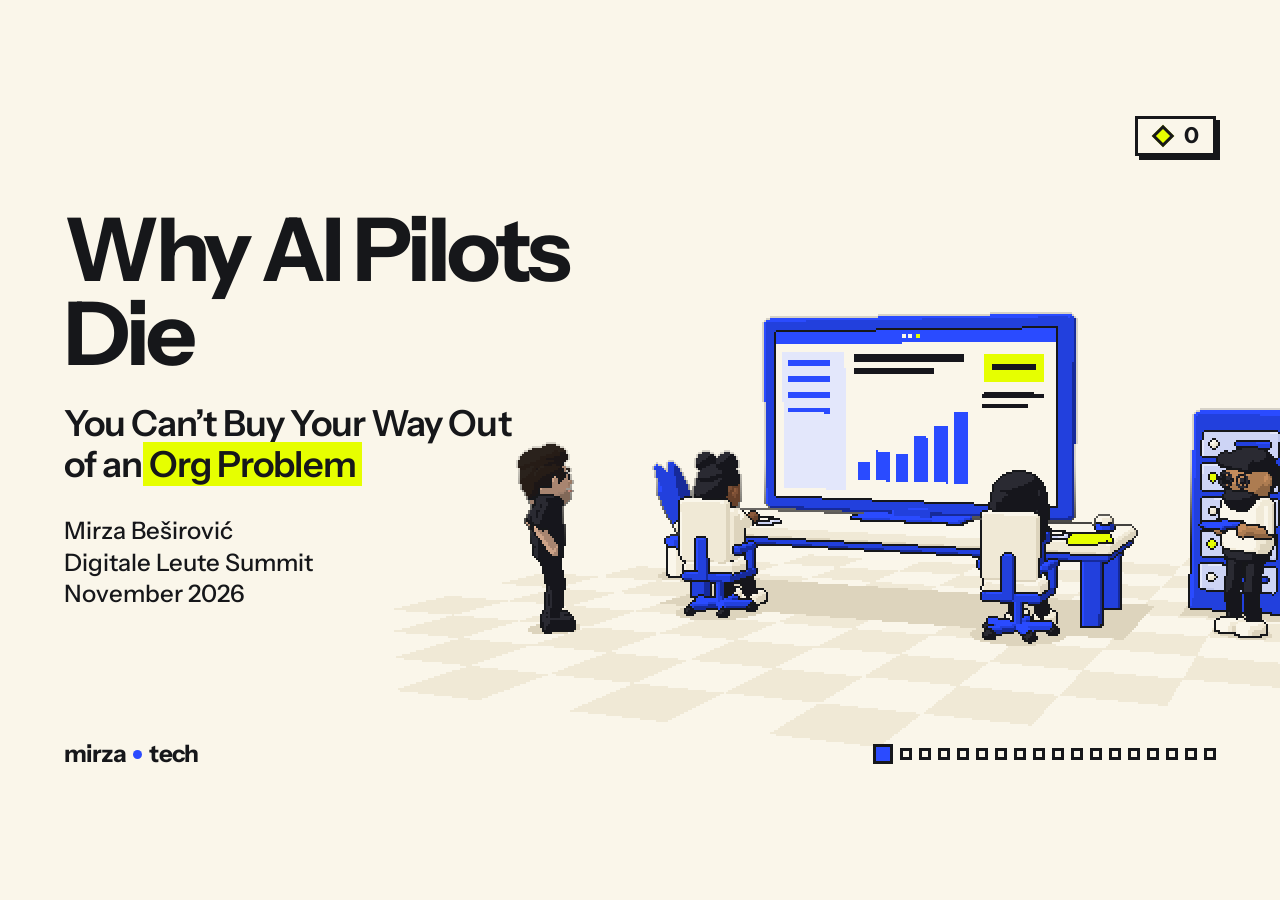
==== dl-bd0dab8edd51/index.html @ b1b88e24 "Update unlisted talk deck Co-Authored-By: Claude Fable 5.2 <noreply@anthropic.com> Claude-Session: h" ====
<!doctype html>
<html lang="en">
<head>
<meta name="robots" content="noindex,nofollow">
<meta charset="utf-8">
<meta name="viewport" content="width=device-width,initial-scale=1">
<meta name="color-scheme" content="only light">
<title>Why AI Pilots Die · Digitale Leute Summit</title>
<style>
@font-face{font-family:'Instrument Sans';src:url('fonts/InstrumentSans-Variable.woff2') format('woff2');font-weight:400 700;font-style:normal}
:root{color-scheme:only light;--paper:#faf6ea;--sand:#f0e9d6;--ink:#16171a;--blue:#2b4bff;--yellow:#e6ff00;--muted:#5f5c53}
*{box-sizing:border-box}
html,body{margin:0;height:100%;overflow:hidden;background:var(--paper);color:var(--ink);font-family:'Instrument Sans',sans-serif}
#stage{position:absolute;left:50%;top:50%;width:1280px;height:720px;margin:-360px 0 0 -640px;overflow:hidden;background:var(--paper);outline:none;cursor:default}
#world{position:absolute;inset:0;width:1280px;height:720px;image-rendering:pixelated}
@keyframes pop{0%{opacity:0;transform:translateY(16px) scale(.96)}100%{opacity:1;transform:none}}
@keyframes grow{from{width:0}}
.pt{visibility:hidden}
.pt.show{visibility:visible;animation:pop .34s cubic-bezier(.2,.9,.3,1.2) both}

/* text in the world's clearing */
.slide{position:absolute;left:64px;top:104px;width:520px;opacity:0;pointer-events:none;transition:opacity .2s}
.slide.top{top:50px;width:1000px}
.slide.on{opacity:1}
.slide h1{font-size:88px;line-height:.96;letter-spacing:-.045em;font-weight:700;margin:14px 0 26px}
.slide .sub{font-size:36px;line-height:1.14;letter-spacing:-.025em;font-weight:600;margin:0 0 30px;max-width:470px}
.slide mark{background:var(--yellow);color:inherit;padding:0 6px;margin:0 -6px}
.slide .by{font-size:24px;font-weight:500;line-height:1.32;margin:0}
.slide h2{font-size:64px;line-height:1;letter-spacing:-.04em;font-weight:700;margin:0 0 6px}
.slide h2.md{font-size:56px;white-space:nowrap}
.slide h2.sm{font-size:46px;line-height:1.05}
.slide h2.xs{font-size:41px;white-space:nowrap}
.card{background:var(--paper);border:3px solid var(--ink);box-shadow:6px 6px 0 var(--blue);padding:14px 20px;font-size:28px;line-height:1.2;letter-spacing:-.015em;font-weight:600;max-width:486px;margin-top:20px}
.card.m{font-size:26px;margin-top:18px}
.card.s{font-size:24px;margin-top:15px;padding:12px 18px}
#s-q{width:410px}
#s-q .card{font-size:27px;max-width:none}
.fin{font-size:46px;line-height:1.08;letter-spacing:-.035em;font-weight:700;margin:0 0 8px}
/* speaker intro */
#s-bio .eye{font-size:22px;font-weight:700;color:var(--muted);margin:0 0 10px}
#s-bio h1{font-size:74px;margin:0 0 14px;white-space:nowrap}
#s-bio .where{font-size:24px;font-weight:700;color:var(--blue);margin:0 0 24px}
#s-bio ul{list-style:none;margin:0 0 26px;padding:0}
#s-bio li{font-size:38px;font-weight:700;letter-spacing:-.03em;line-height:1.5;display:flex;align-items:center;gap:20px}
#s-bio li::before{content:"";width:14px;height:14px;border-radius:50%;background:var(--blue)}
#s-bio .read{font-size:26px;font-weight:500;margin:0}
#s-bio .read u{text-decoration-color:var(--blue);text-decoration-thickness:3px;text-underline-offset:5px}
#s-bio.on .st{animation:pop .34s cubic-bezier(.2,.9,.3,1.2) both;animation-delay:calc(var(--d)*.16s)}

/* a physical monitor's screen, shown once the camera has arrived inside it */
.screen{position:absolute;left:38px;top:70px;width:1204px;height:629px;background:var(--paper);padding:26px 44px 0;opacity:0;pointer-events:none;transition:opacity .2s}
.screen.on{opacity:1}
.screen h2{font-size:46px;line-height:1.08;letter-spacing:-.035em;font-weight:700;margin:0 0 24px}
.lab{font-size:26px;font-weight:700;color:var(--blue);line-height:1.15}
.box{border:3px solid var(--ink);box-shadow:6px 6px 0 var(--blue);background:var(--paper)}
.strip{margin-top:24px;background:var(--sand);border:3px solid var(--ink);padding:14px 20px;font-size:25px;line-height:1.26;font-weight:500}
.strip strong{color:var(--blue);margin-right:8px}
/* 4 building got faster */
.panels{display:grid;grid-template-columns:1fr 1fr;gap:28px}
.panel{padding:22px 28px 24px;min-height:400px}
.panel p{font-size:27px;line-height:1.26;font-weight:500;letter-spacing:-.01em;margin:0}
.big{font-size:88px;font-weight:700;letter-spacing:-.045em;line-height:1;margin:18px 0 12px}
.q4{display:flex;gap:16px;margin-top:16px}
.q4 i{width:96px;height:96px;border:3px solid var(--ink);background:var(--paper)}
.q4 i.f{background:var(--blue)}
.pt.show .q4 i.f{animation:fillsq .3s both;animation-delay:calc(.3s + var(--d)*.2s)}
@keyframes fillsq{from{background:var(--paper);transform:scale(.7)}to{background:var(--blue);transform:none}}
.dur{margin-top:16px}
.dur span{display:block;font-size:24px;font-weight:600;margin-bottom:6px}
.dur div{height:44px;border:3px solid var(--ink);background:var(--sand)}
.dur div.now{background:var(--blue)}
.pt.show .dur div{animation:grow .7s cubic-bezier(.2,.8,.2,1) both;animation-delay:calc(.3s + var(--d)*.45s)}
.panel .dur+p{margin-top:22px}
/* 6 production economics */
.costrow{display:grid;grid-template-columns:400px 1fr;gap:30px;margin-bottom:14px}
.num{font-size:72px;font-weight:700;letter-spacing:-.045em;line-height:1.06}
.num small{font-size:30px;font-weight:600;letter-spacing:-.01em;margin-right:10px}
.unit{font-size:26px;font-weight:500;line-height:1.15}
#costgrid{width:1116px;height:201px;display:block}
.costfoot{display:flex;justify-content:space-between;align-items:center;margin-top:14px}
.point{background:var(--yellow);font-size:30px;font-weight:700;letter-spacing:-.02em;padding:8px 14px}
.cap{font-size:22px;color:var(--muted)}
.src{font-size:22px;color:var(--muted);margin-top:12px;white-space:nowrap}
/* 7 work the demo didn't show, 17 before you fund */
.boxes{display:grid;grid-template-columns:repeat(4,1fr);gap:20px}
.wbox{padding:18px 20px 20px;min-height:290px}
.wbox b,.blk b{display:flex;width:44px;height:44px;background:var(--blue);color:var(--paper);font-size:26px;align-items:center;justify-content:center;margin-bottom:14px}
.wbox h3,.blk h3{font-size:28px;line-height:1.1;letter-spacing:-.02em;margin:0 0 10px}
.wbox h3{min-height:62px}
.wbox p{font-size:24px;line-height:1.22;margin:0;font-weight:500}
.six{display:grid;grid-template-columns:repeat(3,1fr);gap:22px}
.blk{padding:16px 20px 16px;min-height:204px}
.blk b{width:40px;height:40px;font-size:24px;margin-bottom:10px}
.blk p{font-size:23px;line-height:1.22;margin:0;font-weight:500}
/* 9 one small team */
.teamgrid{display:grid;grid-template-columns:646px 1fr;gap:26px}
.roles{padding:22px;display:flex;flex-direction:column;justify-content:center}
.roles .row{display:flex;gap:14px}
.role{flex:1;border:3px solid var(--ink);padding:18px 4px 16px;text-align:center;font-size:22px;font-weight:700;line-height:1.12;min-height:232px}
.role.part{border-style:dashed}
.ava{width:72px;height:96px;margin:0 auto 16px;position:relative}
.ava::before{content:"";position:absolute;left:19px;top:0;width:34px;height:34px;background:var(--ink)}
.ava::after{content:"";position:absolute;left:4px;top:42px;width:64px;height:54px;background:var(--blue)}
.role.part .ava::before,.role.part .ava::after{background:transparent;border:3px dashed var(--ink)}
.roles p{font-size:26px;line-height:1.25;font-weight:500;margin:22px 4px 0}
.pt.show .role{animation:pop .3s both;animation-delay:calc(.15s + var(--d)*.14s)}
.evi{display:flex;flex-direction:column;gap:22px}
.epanel{padding:16px 22px 18px}
.epanel .n{font-size:60px;font-weight:700;letter-spacing:-.04em;line-height:1.05;margin:4px 0 6px}
.epanel p{font-size:24px;line-height:1.22;font-weight:500;margin:0}
/* 10 what that could change */
.tl{margin-bottom:22px}
.tbar{height:60px;position:relative;margin:8px 0 10px}
.fill{position:absolute;top:0;bottom:0;left:0;border:3px solid var(--ink);background:var(--blue);color:var(--paper);font-size:24px;font-weight:700;display:flex;align-items:center;padding-left:16px;white-space:nowrap;overflow:hidden}
.fill.est{background:var(--sand)}
.fill.range{background:repeating-linear-gradient(45deg,var(--sand) 0 10px,var(--paper) 10px 20px);color:var(--ink);border-left:0}
.pt.show .fill{animation:grow .7s cubic-bezier(.2,.8,.2,1) both;animation-delay:.3s}
.pt.show .fill.range{animation-delay:.9s}
.tl p{font-size:27px;line-height:1.25;font-weight:500;margin:0}
.axis{display:flex;justify-content:space-between;font-size:22px;color:var(--muted);border-top:3px solid var(--ink);padding-top:8px}
/* 11 how the team works */
.howrow{display:flex;align-items:center;gap:30px;margin-bottom:26px}
.trio{display:flex;flex:none}
.trio b{width:168px;height:84px;border:3px solid var(--ink);display:flex;align-items:center;justify-content:center;font-size:26px;background:var(--paper)}
.trio b+b{margin-left:-22px;background:var(--sand);margin-top:16px}
.trio b+b+b{background:var(--blue);color:var(--paper);margin-top:0}
.howrow p{font-size:27px;line-height:1.3;font-weight:500;margin:0}
.flow .cap2{font-size:27px;font-weight:600;margin-bottom:12px}
.nodes{display:flex;align-items:center}
.nodes span{flex:1;height:104px;display:flex;align-items:center;justify-content:center;font-size:30px;font-weight:700;letter-spacing:-.02em}
.nodes i{width:54px;text-align:center;font-style:normal;font-size:38px;font-weight:700;color:var(--blue)}
.pt.show .nodes span,.pt.show .nodes i{animation:pop .3s both;animation-delay:calc(.2s + var(--d)*.16s)}
.skills{margin-top:22px;background:var(--yellow);border:3px solid var(--ink);padding:16px 20px;font-size:26px;font-weight:500;line-height:1.25}
/* 12 decision date */
.dl{position:relative;height:300px}
.d90 b{display:block;font-size:26px;margin-bottom:8px}
.d90 .bar90{height:70px;border:3px solid var(--ink);background:var(--sand)}
.d90 .ticks{display:flex;justify-content:space-between;font-size:22px;color:var(--muted);margin-top:8px}
.bet{position:absolute;left:0;top:40px;width:46.67%;height:70px;background:var(--blue);border:3px solid var(--ink);color:var(--paper);font-size:28px;font-weight:700;display:flex;align-items:center;padding-left:18px;white-space:nowrap;overflow:hidden}
.pt.show.bet{animation:grow .8s cubic-bezier(.2,.8,.2,1) both}
.dec{position:absolute;left:46.67%;top:40px}
.dec .dia{position:absolute;left:-19px;top:16px;width:38px;height:38px;background:var(--yellow);border:3px solid var(--ink);transform:rotate(45deg)}
.dec .v{position:absolute;left:-1.5px;top:74px;width:3px;height:80px;background:var(--ink)}
.dec .hline{position:absolute;left:-180px;top:154px;width:363px;height:3px;background:var(--ink)}
.dec .v2{position:absolute;top:154px;width:3px;height:40px;background:var(--ink)}
.dec span{position:absolute;top:194px;width:150px;height:58px;margin-left:-75px;display:flex;align-items:center;justify-content:center;font-size:28px;font-weight:700}
.lines{margin-top:38px}
.lines p{font-size:27px;font-weight:500;line-height:1.3;margin:0 0 12px}
/* 13 buying */
.buy{display:grid;grid-template-columns:1fr 1fr;gap:28px}
.buy .panel{min-height:300px}
.vz{font-size:46px;font-weight:700;letter-spacing:-.035em;margin-top:16px}
.crate{width:132px;height:100px;margin-top:22px;border:3px solid var(--ink);background:var(--paper);position:relative}
.crate::before{content:"";position:absolute;left:36px;top:-3px;bottom:-3px;width:22px;background:var(--blue);border:3px solid var(--ink)}
.crate::after{content:"";position:absolute;right:12px;top:14px;width:30px;height:22px;background:var(--yellow);border:3px solid var(--ink)}
.assign{list-style:none;margin:22px 0 0;padding:0;display:grid;grid-template-columns:1fr 1fr;gap:18px 20px}
.assign li{font-size:34px;font-weight:700;letter-spacing:-.025em;display:flex;align-items:center;gap:14px}
.assign li::before{content:"";width:34px;height:34px;border:3px dashed var(--ink)}
/* 14 checklist */
.checks{list-style:none;margin:0;padding:0}
.checks li{display:flex;align-items:center;gap:20px;border:3px solid var(--ink);box-shadow:5px 5px 0 var(--blue);padding:12px 20px;font-size:30px;font-weight:600;letter-spacing:-.015em;margin-bottom:15px}
.checks i{flex:none;width:42px;height:42px;background:var(--yellow);border:3px solid var(--ink);position:relative}
.checks i::after{content:"";position:absolute;left:12px;top:3px;width:11px;height:22px;border:solid var(--ink);border-width:0 5px 5px 0;transform:rotate(42deg)}
/* 16 open questions */
.opens{display:grid;grid-template-columns:repeat(3,1fr);gap:24px}
.open{border:3px dashed var(--ink);padding:22px 26px 26px;min-height:392px;font-size:33px;font-weight:700;line-height:1.14;letter-spacing:-.025em}
.open b{display:block;font-size:150px;line-height:1;color:var(--blue);margin-bottom:14px}

/* scenes: content that lives in the world, spoken by characters or hovering above them */
@font-face{font-family:'Instrument Serif';src:url('fonts/InstrumentSerif-Italic.woff2') format('woff2');font-style:italic}
.scene{position:absolute;inset:0;opacity:0;pointer-events:none;transition:opacity .2s}
.scene.on{opacity:1}
.scene h2{position:absolute;left:64px;top:42px;font-size:46px;letter-spacing:-.035em;line-height:1.05;font-weight:700;margin:0;white-space:nowrap}
.scene .sub{position:absolute;left:64px;top:104px;font-size:24px;line-height:1.25;font-weight:500;margin:0}
.say{position:absolute;background:var(--paper);border:3px solid var(--ink);border-radius:18px;padding:12px 16px 13px;font-size:22px;font-weight:500;line-height:1.22;box-shadow:5px 5px 0 var(--blue)}
.say b{display:block;font-size:24px;font-weight:700;line-height:1.15;margin-bottom:5px}
.say.me{background:var(--ink);color:var(--paper);font-weight:600;font-size:24px;box-shadow:5px 5px 0 var(--yellow)}
.say.grp{visibility:hidden}.say.grp.show{visibility:visible}
.say.grp .pt{display:none;visibility:visible}.say.grp .pt.show{display:block}
.say.grp .pt+.pt{margin-top:14px}
.say .big{font-size:32px;line-height:1.14;letter-spacing:-.02em}
.say .huge{font-size:42px;white-space:nowrap;line-height:1.06;letter-spacing:-.035em}
.say.q4{top:118px}
.say.ex{font-size:24px}.say.ex strong{color:var(--blue);margin-right:8px}
#s-work[data-n="6"] .q4{top:238px}#s-work[data-n="6"] .q4 span{display:none}#s-work[data-n="6"] .q4 b{margin:0}
.say.fl{font-size:22px}.say.fl .lab{font-size:22px}.say.fl .n{font-size:44px;font-weight:700;letter-spacing:-.04em;line-height:1.1;margin:2px 0 4px}
.quote{position:absolute;font-family:'Instrument Serif',serif;font-style:italic;font-size:35px;line-height:1.2}
.quote cite{display:block;font-family:'Instrument Sans',sans-serif;font-style:normal;font-size:22px;font-weight:600;margin-top:8px}
.note{position:absolute;background:var(--yellow);border:3px solid var(--ink);padding:10px 16px;font-size:24px;font-weight:600;line-height:1.2}
.tag{position:absolute;width:0;height:0;display:flex;justify-content:center;align-items:flex-end}
.tag.pt.show{animation:none}
.tag span{flex:none;background:var(--yellow);border:3px solid var(--ink);padding:3px 10px;font-size:22px;font-weight:700;white-space:nowrap}
.tag.dash span{background:var(--paper);border-style:dashed}
.tag.show span{animation:pop .34s cubic-bezier(.2,.9,.3,1.2) both}
.bars{position:absolute;left:64px;top:104px;width:1152px}
.brow{display:grid;grid-template-columns:290px 1fr;gap:10px;margin-bottom:10px;align-items:start}
.brow .lab{font-size:22px;padding-top:6px}
.brow .tbar{height:40px;margin:0 0 4px}.brow .fill{font-size:22px}
.brow p{font-size:22px;line-height:1.22;font-weight:500;margin:0}
.flowbox{position:absolute;left:560px;top:108px;width:656px}
.flowbox .cap2{font-size:22px;font-weight:700;margin-bottom:8px}
.flowbox .nodes span{height:58px;font-size:22px;border:3px solid var(--ink);box-shadow:4px 4px 0 var(--blue);background:var(--paper)}
.flowbox .nodes i{width:36px;font-size:28px}
.flowbox .skills{margin-top:14px;padding:9px 14px;font-size:22px;line-height:1.2}
#tails{position:absolute;inset:0;width:1280px;height:720px;pointer-events:none}

/* one dialogue box, game style: whoever is speaking gets the name tab */
.line{display:none}
#dialog{position:absolute;left:170px;right:170px;bottom:88px;background:var(--paper);border:4px solid var(--ink);border-radius:28px;padding:28px 36px 22px;font-size:30px;font-weight:600;line-height:1.22;letter-spacing:-.015em;box-shadow:0 7px 0 var(--ink);visibility:hidden;pointer-events:none}
#dialog.on{visibility:visible}
#dialog.pop{animation:dpop .28s cubic-bezier(.2,.9,.3,1.3)}
@keyframes dpop{0%{transform:translateY(14px) scale(.97);opacity:0}100%{transform:none;opacity:1}}
#dialog .who{position:absolute;left:28px;top:-24px;background:var(--yellow);border:4px solid var(--ink);border-radius:14px;padding:3px 14px 4px;font-size:22px;font-weight:700;letter-spacing:0;transform:rotate(-2.5deg);white-space:nowrap}
#dialog.me .who{background:var(--ink);color:var(--paper)}
#dialog .adv{position:absolute;right:24px;bottom:12px;width:0;height:0;border:9px solid transparent;border-top:12px solid var(--blue);border-bottom:0;animation:adv .55s ease-in-out infinite alternate}
@keyframes adv{to{transform:translateY(5px)}}
#dialog.big{font-size:40px;font-weight:700;letter-spacing:-.03em;line-height:1.14}
#dialog strong{color:var(--blue);margin-right:10px}
#dialog.small{font-size:27px}
#dialog.qa{font-weight:500}
#dialog.qa b{font-weight:700}
.spk{position:absolute;width:0;height:0;display:flex;justify-content:center;align-items:flex-end;visibility:hidden;pointer-events:none}
.spk.on{visibility:visible}
.spk i{flex:none;width:14px;height:14px;background:var(--yellow);border:3px solid var(--ink);transform:rotate(45deg);animation:bobm .5s ease-in-out infinite alternate}
/* overlays: equal rectangles in one column on the right */
.ovcol{position:absolute;left:880px;top:108px;width:336px;display:flex;flex-direction:column;gap:18px}
.ov{border:3px solid var(--ink);box-shadow:5px 5px 0 var(--blue);background:var(--paper);padding:14px 18px 16px;min-height:214px}
.ov .lab{font-size:22px}
.ov .n{font-size:44px;font-weight:700;letter-spacing:-.04em;line-height:1.1;margin:2px 0 4px}
.ov .n2{font-size:32px;font-weight:700;letter-spacing:-.03em;line-height:1.1;margin:0 0 4px}
.ov p{font-size:22px;line-height:1.22;font-weight:500;margin:0}
.mini{height:28px;position:relative;margin:10px 0 8px}.mini .fill{padding:0}
.flowv span{display:flex;height:54px;align-items:center;justify-content:center;border:3px solid var(--ink);box-shadow:4px 4px 0 var(--blue);background:var(--paper);font-size:24px;font-weight:700;transition:background .2s}
.flowv span.now{background:var(--yellow)}
.flowv i{display:block;text-align:center;font-style:normal;font-size:24px;font-weight:700;color:var(--blue);line-height:1.25}

/* speech bubbles and unit labels pinned to the world */
.bub{position:absolute;transform:translate(-50%,-100%) scale(.6);background:var(--paper);border:3px solid var(--ink);padding:3px 11px;font-size:22px;font-weight:700;line-height:1.2;opacity:0;pointer-events:none;transition:opacity .12s,transform .18s cubic-bezier(.2,.9,.3,1.5)}
.bub.on{opacity:1;transform:translate(-50%,-100%)}
.bub.note2{background:transparent;border:0;padding:0;font-size:38px;font-weight:700;color:var(--ink)}
.mark{position:absolute;width:0;height:0;display:flex;justify-content:center;align-items:flex-end;visibility:hidden;pointer-events:none}
.mark .mk{flex:none;display:flex;flex-direction:column;align-items:center}
.mark.on{visibility:visible}
.mark.on .mk{animation:pop .34s cubic-bezier(.2,.9,.3,1.2) both;animation-delay:calc(.2s + var(--d)*.45s)}
.mark b{background:var(--yellow);border:3px solid var(--ink);padding:4px 12px;font-size:22px;white-space:nowrap}
.mark i{width:14px;height:14px;background:var(--yellow);border:3px solid var(--ink);transform:rotate(45deg);margin-top:7px;animation:bobm 1s ease-in-out infinite alternate}
@keyframes bobm{to{transform:translateY(7px) rotate(45deg)}}

/* game HUD */
.chip{position:absolute;top:26px;height:40px;display:flex;align-items:center;gap:10px;padding:0 14px;background:var(--paper);border:3px solid var(--ink);box-shadow:4px 4px 0 var(--ink);font-size:22px;font-weight:700;line-height:1;pointer-events:none}
#hud-gems{right:64px}
#hud-gems.bump{animation:bump .3s}
@keyframes bump{40%{transform:scale(1.2)}}
.gem{display:inline-block;width:16px;height:16px;background:var(--yellow);border:3px solid var(--ink);transform:rotate(45deg);margin:0 3px}
.gem.fly{position:absolute;margin:0;z-index:5;transition:left .5s cubic-bezier(.5,0,.3,1),top .5s cubic-bezier(.5,-.4,.3,1)}
#track{position:absolute;right:64px;bottom:46px;display:flex;align-items:center;gap:7px;pointer-events:none}
#track i{width:12px;height:12px;border:3px solid var(--ink);background:var(--paper)}
#track i.done{background:var(--ink)}
#track i.now{width:20px;height:20px;background:var(--blue)}
.lock{position:absolute;left:64px;bottom:44px;font-size:24px;font-weight:700;line-height:1;letter-spacing:-.03em;display:inline-flex;align-items:center;pointer-events:none}
.lock i{width:9px;height:9px;border-radius:50%;background:var(--blue);margin:0 7px}
</style>
</head>
<body>
<main id="stage" tabindex="0">
  <canvas id="world" width="640" height="360" aria-hidden="true"></canvas>

  <!-- 1 -->
  <section class="slide" id="s-title">
    <h1 class="pt" data-i="1">Why AI Pilots Die</h1>
    <p class="sub pt" data-i="1">You Can’t Buy Your Way Out of an <mark>Org Problem</mark></p>
    <p class="by pt" data-i="1">Mirza Beširović<br>Digitale Leute Summit<br>November 2026</p>
  </section>
  <section class="slide" id="s-bio">
    <p class="eye st" style="--d:0">Your speaker</p>
    <h1 class="st" style="--d:1">Mirza Beširović</h1>
    <p class="where st" style="--d:2">Berlin</p>
    <ul>
      <li class="st" style="--d:3">AI Product Leader</li>
      <li class="st" style="--d:4">Mentor</li>
      <li class="st" style="--d:5">Speaker</li>
      <li class="st" style="--d:6">Author</li>
    </ul>
    <p class="read st" style="--d:7">Read my writing at <u>youaretheproduct.io</u></p>
  </section>

  <!-- 2 -->
  <section class="scene" id="s-q">
    <div class="line" data-i="1" data-who="hero" data-name="Mirza" data-big>Raise your hand if your company ran an AI pilot this year</div>
    <div class="line" data-i="2" data-who="hero" data-name="Mirza" data-big>Keep it up if that pilot is in production today</div>
    <div class="line" data-i="3" data-who="hero" data-name="Mirza" data-big>Keep it up if you can name who runs it</div>
  </section>

  <!-- 3 -->
  <section class="slide" id="s-wow">
    <h2 class="pt" data-i="1">The pilot works</h2>
  </section>
  <section class="slide" id="s-pilot">
    <h2 class="pt" data-i="1">The pilot works</h2>
    <div class="pt card" data-i="1">Scaling it brings the rest of the company into the picture</div>
    <div class="pt card" data-i="2">Someone has to run it, pay for it, and make room for it</div>
  </section>

  <!-- 4 -->
  <section class="screen" id="m-fast">
    <h2 class="pt" data-i="1">Building software got fast and cheap</h2>
    <div class="panels">
      <div class="panel box pt" data-i="2">
        <div class="lab">Ramp</div>
        <div class="q4"><i class="f" style="--d:0"></i><i class="f" style="--d:1"></i><i class="f" style="--d:2"></i><i></i></div>
        <div class="big">3 in 4</div>
        <p>product changes are written by its own coding agent, Ramp says</p>
      </div>
      <div class="panel box pt" data-i="3">
        <div class="lab">Atlassian</div>
        <div class="dur"><span>Work that took about six months</span><div style="width:100%;--d:0"></div></div>
        <div class="dur"><span>“now took 6 weeks,” its product chief said</span><div class="now" style="width:23%;--d:1"></div></div>
        <p>Two products shipped in six and eight weeks</p>
      </div>
    </div>
  </section>

  <!-- 5 -->
  <section class="scene" id="s-wait">
    <h2 class="pt" data-i="1">So the wait moved</h2>
    <div class="tag pt" data-i="3" data-who="hero"><span>PM</span></div>
    <div class="tag pt" data-i="3" data-who="plnH"><span>Designer</span></div>
    <div class="tag pt" data-i="3" data-at="eng"><span>Six engineers</span></div>
    <div class="line" data-i="2" data-who="hero" data-name="Mirza">Deciding what to build now takes longer than building it</div>
    <div class="line" data-i="3" data-who="hero" data-name="Mirza">Teams are still sized for slow building: for every six engineers, a designer and a product manager</div>
    <div class="line" data-i="4" data-who="hero" data-name="Mirza">Plans still run on annual roadmaps</div>
  </section>

  <!-- 6 -->
  <section class="screen" id="m-cost">
    <h2 class="pt" data-i="1">Production changes the economics</h2>
    <div class="costrow">
      <div class="pt" data-i="2"><div class="lab">Pilot</div><div class="num">$1,500</div><div class="unit">a month in API usage</div></div>
      <div class="pt" data-i="3"><div class="lab">Production</div><div class="num"><small>Just over</small>$1 million</div><div class="unit">a month</div></div>
    </div>
    <canvas id="costgrid" class="pt" data-i="2" width="2232" height="402"></canvas>
    <div class="costfoot"><span class="point pt" data-i="4">Model the cost at production volume</span><span class="cap pt" data-i="2">One square = $1,500 a month</span></div>
    <div class="src pt" data-i="2">Nick Talwar · Why AI Agent Pilots Don’t Scale · Aug 2026</div>
  </section>

  <!-- 7 -->
  <section class="scene" id="s-work">
    <h2 class="pt" data-i="1">The work the demo didn’t show</h2>
    <div class="tag pt" data-i="2" data-who="s1"><span>Production costs</span></div>
    <div class="line" data-i="2" data-who="s1" data-name="Production costs">What happens to the bill when usage grows?</div>
    <div class="tag pt" data-i="3" data-who="s2"><span>Maintenance</span></div>
    <div class="line" data-i="3" data-who="s2" data-name="Maintenance">Who keeps the agents and their infrastructure working?</div>
    <div class="tag pt" data-i="4" data-who="s3"><span>Capacity</span></div>
    <div class="line" data-i="4" data-who="s3" data-name="Capacity">What existing work stops so the team has room?</div>
    <div class="tag pt" data-i="5" data-who="s4"><span>Ownership</span></div>
    <div class="line" data-i="5" data-who="s4" data-name="Ownership">Who runs the result after the pilot?</div>
    <div class="line" data-i="6" data-who="hero" data-name="Mirza"><strong>Example</strong>Every.io found that maintaining separate personal agents consumed team time, and moved toward managed infrastructure and a shared agent</div>
  </section>

  <!-- 8 -->
  <section class="scene" id="s-job">
    <h2 class="pt" data-i="1">The company already has a job to do</h2>
    <div class="line" data-i="2" data-who="estR" data-name="Team lead">We already have customers, support work, and a roadmap</div>
    <div class="line" data-i="3" data-who="hero" data-name="Mirza">Taking on the pilot means changing those commitments</div>
    <div class="line" data-i="4" data-who="estG" data-name="Support agent">And where do we fit in the new way of working?</div>
  </section>

  <!-- 9 -->
  <section class="scene" id="s-team">
    <h2 class="pt" data-i="1">Start with one small team</h2>
    <p class="sub pt" data-i="1" style="width:560px">A product person, an engineer, and an AI specialist, with a designer part-time</p>
    <div class="tag pt" data-i="2" data-who="hero"><span>Product person</span></div>
    <div class="tag pt" data-i="2" data-who="tEN"><span>Engineer</span></div>
    <div class="tag pt" data-i="2" data-who="tAI"><span>AI specialist</span></div>
    <div class="tag dash pt" data-i="2" data-who="tDS"><span>Designer, part-time</span></div>
    <div class="ovcol">
      <div class="ov pt" data-i="3"><div class="lab">StrongDM’s AI team</div><div class="n">3 people</div><p>who ship software without writing code by hand</p></div>
      <div class="ov pt" data-i="4"><div class="lab">Google Labs teams</div><div class="n">5–7 → 2–3</div><p>Josh Woodward: “used to be five to seven people,” now “about two to three”</p></div>
    </div>
  </section>

  <!-- 10 -->
  <section class="scene" id="s-change">
    <h2 class="pt" data-i="1">What that could change</h2>
    <div class="ovcol">
      <div class="ov pt" data-i="2"><div class="lab">Personal example</div><div class="mini"><div class="fill" style="width:33.33%"></div></div><div class="n2">Under six months</div><p>One such team took a product from nothing to customers’ hands</p></div>
      <div class="ov pt" data-i="3"><div class="lab">Conventional-team estimate</div><div class="mini"><div class="fill est" style="width:66.67%"></div><div class="fill range" style="left:66.67%;width:33.33%"></div></div><div class="n2">12 to 18 months</div><p>for a conventional team of ten</p></div>
    </div>
  </section>

  <!-- 11 -->
  <section class="scene" id="s-how">
    <h2 class="pt" data-i="1">Change how the team works</h2>
    <div class="ovcol"><div class="flowv pt" data-i="3"><span>Problem</span><i>↓</i><span>Prototype</span><i>↓</i><span>Review</span><i>↓</i><span>Change</span></div></div>
    <div class="tag pt" data-i="4" data-at="skills"><span>Shared library of skills</span></div>
    <div class="line" data-i="1" data-who="hero" data-name="Mirza">Product, design, and engineering all use coding agents, together</div>
    <div class="line" data-i="2" data-who="hero" data-name="Mirza">The roles overlap, but the three perspectives stay</div>
    <div class="line" data-i="3" data-who="hero" data-name="Mirza">Prototypes replace long requirement documents</div>
    <div class="line" data-i="4" data-who="hero" data-name="Mirza">A shared library of skills makes one person’s good practice available to the whole team</div>
  </section>

  <!-- 12 -->
  <section class="screen" id="m-date">
    <h2 class="pt" data-i="1">Give the work a decision date</h2>
    <div class="dl">
      <div class="d90 pt" data-i="2"><b>Plans cover 90 days</b><div class="bar90"></div><div class="ticks"><span>Day 0</span><span>30</span><span>60</span><span>90</span></div></div>
      <div class="bet pt" data-i="3">Six-week bet</div>
      <div class="dec pt" data-i="4">
        <div class="dia"></div><div class="v"></div><div class="hline"></div>
        <div class="v2" style="left:-180px"></div><div class="v2" style="left:-1.5px"></div><div class="v2" style="left:180px"></div>
        <span class="box" style="left:-180px">Stop</span><span class="box" style="left:0">Change</span><span class="box" style="left:180px">Scale</span>
      </div>
    </div>
    <div class="lines">
      <p class="pt" data-i="3">A new bet gets six weeks to prove or disprove itself</p>
      <p class="pt" data-i="4">Then it is stopped, changed, or scaled</p>
    </div>
  </section>

  <!-- 13 -->
  <section class="scene" id="s-buy">
    <h2 class="pt" data-i="1">The obvious answer: buy AI tools for everyone</h2>
    <div class="line" data-i="2" data-name="Eric Glyman, co-CEO of Ramp" data-small>“It’s like giving every employee a Steinway and expecting a symphony”<br>“What you actually get is a lot of expensive noise”</div>
  </section>
  <section class="scene" id="s-buysay">
    <div class="line" data-i="1" data-who="hero" data-name="Mirza" data-big>The technology is for sale</div>
    <div class="line" data-i="2" data-who="hero" data-name="Mirza" data-big data-add>A way of working is not</div>
  </section>

  <!-- 14 -->
  <section class="screen" id="m-resp">
    <h2 class="pt" data-i="1">Make responsibilities visible</h2>
    <ul class="checks">
      <li class="pt" data-i="2"><i></i>Each pilot has a person responsible for it</li>
      <li class="pt" data-i="3"><i></i>It is on one company-wide list</li>
      <li class="pt" data-i="4"><i></i>It passes a trial before it meets customers</li>
      <li class="pt" data-i="5"><i></i>Its costs are visible to the team that runs it</li>
      <li class="pt" data-i="6"><i></i>Teams use a shared rulebook and common components</li>
    </ul>
  </section>

  <!-- 15 -->
  <section class="scene" id="s-both">
    <h2 class="pt" data-i="1">Both sides have to change</h2>
    <div class="tag pt" data-i="1" data-who="shT"><span>Small team</span></div>
    <div class="tag pt" data-i="1" data-who="shW"><span>Wider organization</span></div>
    <div class="line" data-i="2" data-who="shT" data-name="Small team">We learn enterprise discipline</div>
    <div class="line" data-i="3" data-who="shW" data-name="Wider organization">We learn faster ways to build and decide</div>
    <div class="line" data-i="4" data-who="hero" data-name="Mirza">Absorbing the fast team into the old process loses what made it valuable</div>
    <div class="line" data-i="5" data-who="hero" data-name="Mirza">The same applies without an acquisition</div>
  </section>

  <!-- 16 -->
  <section class="scene" id="s-open">
    <h2 class="pt" data-i="1">What nobody has settled yet</h2>
    <div class="tag pt" data-i="2" data-who="shT"><span>Human checking</span></div>
    <div class="line" data-i="2" data-who="shT" data-name="Human checking" data-qa><b>How much can run without a human checking?</b><br>StrongDM ships code nobody reads, while Amazon requires senior sign-off after outages</div>
    <div class="tag pt" data-i="3" data-who="shM"><span>Cost</span></div>
    <div class="line" data-i="3" data-who="shM" data-name="Cost" data-qa><b>What does it cost?</b><br>Uber used up its full-year AI coding budget in four months</div>
    <div class="tag pt" data-i="4" data-who="shW"><span>Team size</span></div>
    <div class="line" data-i="4" data-who="shW" data-name="Team size" data-qa><b>How big should a team be, and what happens to roles?</b><br>Some companies shrank teams because of AI and later rebuilt them</div>
  </section>

  <!-- 17 -->
  <section class="screen" id="m-before">
    <h2 class="pt" data-i="1">Before you fund the next pilot</h2>
    <div class="six">
      <div class="blk box pt" data-i="2"><b>1</b><h3>Pick one real problem</h3><p>Start with a result the business needs</p></div>
      <div class="blk box pt" data-i="3"><b>2</b><h3>Give a small team room</h3><p>Decide which existing work will stop</p></div>
      <div class="blk box pt" data-i="4"><b>3</b><h3>Name the owner</h3><p>Who runs it if the pilot works?</p></div>
      <div class="blk box pt" data-i="5"><b>4</b><h3>Measure the result</h3><p>Track a business outcome and its production cost</p></div>
      <div class="blk box pt" data-i="6"><b>5</b><h3>Test in six-week bets</h3><p>Build, learn, and change the plan</p></div>
      <div class="blk box pt" data-i="7"><b>6</b><h3>Set the decision date</h3><p>Stop, change, or scale</p></div>
    </div>
  </section>

  <!-- 18 -->
  <section class="scene" id="s-close">
    <div class="line" data-i="1" data-who="hero" data-name="Mirza" data-big>Three people, one real problem, six weeks, and a date to decide</div>
    <div class="line" data-i="2" data-who="hero" data-name="Mirza" data-big data-add>Before they start, name who runs it if it works</div>
  </section>

  <div id="dialog"><div class="who"></div><div class="txt"></div><i class="adv"></i></div>
  <svg id="tails" viewBox="0 0 1280 720"></svg>
  <div class="chip" id="hud-gems"><i class="gem"></i><span id="gems">0</span></div>
  <div id="track"></div>
  <div class="lock">mirza<i></i>tech</div>
</main>
<script src="vendor/three.r160.classic.js"></script>
<script src="deck-claude-v5-engine.js?v=6"></script>
</body>
</html>
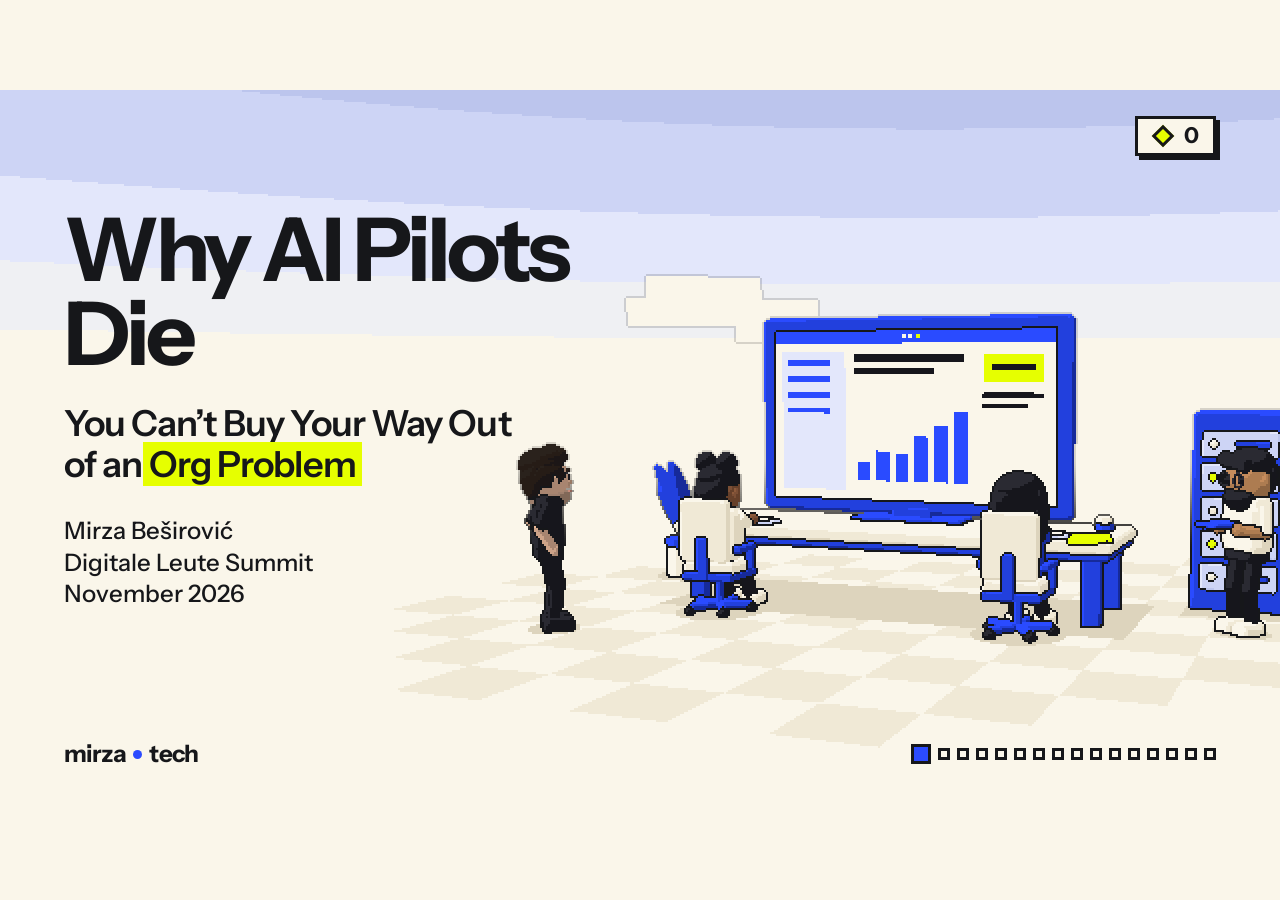
==== commit 4a21da95: "Update unlisted talk deck Co-Authored-By: Claude Fable 5.2 <noreply@anthropic.com> Claude-Session: h" ====
--- a/dl-bd0dab8edd51/index.html
+++ b/dl-bd0dab8edd51/index.html
@@ -79,8 +79,8 @@
 #costgrid{width:1116px;height:201px;display:block}
 .costfoot{display:flex;justify-content:space-between;align-items:center;margin-top:14px}
 .point{background:var(--yellow);font-size:30px;font-weight:700;letter-spacing:-.02em;padding:8px 14px}
-.cap{font-size:22px;color:var(--muted)}
-.src{font-size:22px;color:var(--muted);margin-top:12px;white-space:nowrap}
+.cap{font-size:22px;color:var(--ink)}
+.src{font-size:22px;color:var(--ink);margin-top:12px;white-space:nowrap}
 /* 7 work the demo didn't show, 17 before you fund */
 .boxes{display:grid;grid-template-columns:repeat(4,1fr);gap:20px}
 .wbox{padding:18px 20px 20px;min-height:290px}
@@ -90,6 +90,7 @@
 .wbox p{font-size:24px;line-height:1.22;margin:0;font-weight:500}
 .six{display:grid;grid-template-columns:repeat(3,1fr);gap:22px}
 .blk{padding:16px 20px 16px;min-height:204px}
+.six .blk{box-shadow:none;background:var(--sand)}
 .blk b{width:40px;height:40px;font-size:24px;margin-bottom:10px}
 .blk p{font-size:23px;line-height:1.22;margin:0;font-weight:500}
 /* 9 one small team */
@@ -135,7 +136,7 @@
 .dl{position:relative;height:300px}
 .d90 b{display:block;font-size:26px;margin-bottom:8px}
 .d90 .bar90{height:70px;border:3px solid var(--ink);background:var(--sand)}
-.d90 .ticks{display:flex;justify-content:space-between;font-size:22px;color:var(--muted);margin-top:8px}
+.d90 .ticks{display:flex;justify-content:space-between;font-size:22px;color:var(--ink);margin-top:8px}
 .bet{position:absolute;left:0;top:40px;width:46.67%;height:70px;background:var(--blue);border:3px solid var(--ink);color:var(--paper);font-size:28px;font-weight:700;display:flex;align-items:center;padding-left:18px;white-space:nowrap;overflow:hidden}
 .pt.show.bet{animation:grow .8s cubic-bezier(.2,.8,.2,1) both}
 .dec{position:absolute;left:46.67%;top:40px}
@@ -158,7 +159,7 @@
 .assign li::before{content:"";width:34px;height:34px;border:3px dashed var(--ink)}
 /* 14 checklist */
 .checks{list-style:none;margin:0;padding:0}
-.checks li{display:flex;align-items:center;gap:20px;border:3px solid var(--ink);box-shadow:5px 5px 0 var(--blue);padding:12px 20px;font-size:30px;font-weight:600;letter-spacing:-.015em;margin-bottom:15px}
+.checks li{display:flex;align-items:center;gap:20px;border-bottom:3px solid var(--ink);padding:15px 6px;font-size:30px;font-weight:600;letter-spacing:-.015em;margin-bottom:0}
 .checks i{flex:none;width:42px;height:42px;background:var(--yellow);border:3px solid var(--ink);position:relative}
 .checks i::after{content:"";position:absolute;left:12px;top:3px;width:11px;height:22px;border:solid var(--ink);border-width:0 5px 5px 0;transform:rotate(42deg)}
 /* 16 open questions */
@@ -204,7 +205,35 @@
 .flowbox .skills{margin-top:14px;padding:9px 14px;font-size:22px;line-height:1.2}
 #tails{position:absolute;inset:0;width:1280px;height:720px;pointer-events:none}
 
-/* one dialogue box, game style: whoever is speaking gets the name tab */
+/* small rounded speech bubbles that sit above whoever is speaking, and stay */
+.talk{position:absolute;background:var(--paper);border:4px solid var(--ink);border-radius:20px;padding:11px 15px 12px;font-size:24px;font-weight:600;line-height:1.2;letter-spacing:-.01em;box-shadow:0 5px 0 var(--ink)}
+.talk::after{content:"";position:absolute;left:calc(var(--tx,50%) - 9px);bottom:-13px;width:18px;height:18px;background:var(--paper);border:solid var(--ink);border-width:0 4px 4px 0;transform:rotate(45deg)}
+.talk b{display:block;color:var(--blue);font-weight:700;margin-bottom:3px}
+.talk.grp{visibility:hidden}.talk.grp.show{visibility:visible}
+.talk.grp .pt{display:none;visibility:visible}.talk.grp .pt.show{display:block}
+.talk.grp .pt+.pt{margin-top:11px;padding-top:11px;border-top:3px solid var(--sand)}
+.talk.big{font-size:32px;font-weight:700;letter-spacing:-.025em;line-height:1.14;padding:20px 24px;border-radius:26px}
+.talk.side::after{left:auto;right:-13px;bottom:auto;top:calc(var(--ty,50%) - 9px);border-width:4px 4px 0 0}
+#s-work .talk{min-height:188px}
+#s-work .talk.side{min-height:0}
+.talk.mid{font-size:26px;line-height:1.18;padding:18px 22px;border-radius:24px}
+.tag.lg span{font-size:28px;padding:5px 14px}
+.talk small{display:block;font-size:22px;font-weight:500;letter-spacing:0;margin-top:6px}
+.tag span{text-align:center;line-height:1.1}
+.dl{height:270px}.bet{top:10px;width:60%}.dec{left:60%;top:10px}
+.six.four{grid-template-columns:repeat(2,1fr)}.six.four .blk{min-height:196px}
+#s-both .talk.grp{font-size:27px}
+.capt{position:absolute;left:236px;width:612px;bottom:34px;background:var(--paper);padding:6px 10px;font-size:22px;font-weight:500;line-height:1.22}
+.capt strong{color:var(--blue);margin-right:8px}
+.pull{position:absolute;left:64px;top:106px;width:780px;font-size:33px;font-weight:700;letter-spacing:-.025em;line-height:1.16;padding-left:26px;border-left:8px solid var(--blue)}
+.pull cite{display:block;font-style:normal;font-size:22px;font-weight:500;letter-spacing:0;color:var(--ink);margin-top:8px}
+.card.build span.pt.show{animation:fadein .3s both}
+@keyframes fadein{from{opacity:0}}
+.cap3{font-size:22px;font-weight:700;line-height:1.2;margin-bottom:10px}
+.cap4{font-size:22px;font-weight:500;line-height:1.22;border-top:3px solid var(--ink);padding-top:10px}
+.talk.hid{display:none!important}
+.skills2{background:var(--yellow);border:3px solid var(--ink);padding:10px 14px;font-size:22px;font-weight:500;line-height:1.2}
+/* (unused dialogue box styles kept below) */
 .line{display:none}
 #dialog{position:absolute;left:170px;right:170px;bottom:88px;background:var(--paper);border:4px solid var(--ink);border-radius:28px;padding:28px 36px 22px;font-size:30px;font-weight:600;line-height:1.22;letter-spacing:-.015em;box-shadow:0 7px 0 var(--ink);visibility:hidden;pointer-events:none}
 #dialog.on{visibility:visible}
@@ -222,6 +251,14 @@
 .spk{position:absolute;width:0;height:0;display:flex;justify-content:center;align-items:flex-end;visibility:hidden;pointer-events:none}
 .spk.on{visibility:visible}
 .spk i{flex:none;width:14px;height:14px;background:var(--yellow);border:3px solid var(--ink);transform:rotate(45deg);animation:bobm .5s ease-in-out infinite alternate}
+/* evidence shown on a monitor in the world, without flying into it */
+.onmon{position:absolute;padding:26px 18px 0;display:flex;flex-direction:column;gap:7px;overflow:hidden}
+.mrow+.mrow{border-top:3px solid var(--sand);padding-top:7px}
+.mh{display:flex;align-items:baseline;gap:14px;flex-wrap:wrap}
+.mh .n{font-size:38px;font-weight:700;letter-spacing:-.04em;line-height:1.05}
+.mrow .lab{font-size:22px}
+.mrow p{font-size:22px;line-height:1.2;font-weight:500;margin:2px 0 0}
+.mrow .mini{height:24px;margin:6px 0 6px}
 /* overlays: equal rectangles in one column on the right */
 .ovcol{position:absolute;left:880px;top:108px;width:336px;display:flex;flex-direction:column;gap:18px}
 .ov{border:3px solid var(--ink);box-shadow:5px 5px 0 var(--blue);background:var(--paper);padding:14px 18px 16px;min-height:214px}
@@ -230,9 +267,9 @@
 .ov .n2{font-size:32px;font-weight:700;letter-spacing:-.03em;line-height:1.1;margin:0 0 4px}
 .ov p{font-size:22px;line-height:1.22;font-weight:500;margin:0}
 .mini{height:28px;position:relative;margin:10px 0 8px}.mini .fill{padding:0}
-.flowv span{display:flex;height:54px;align-items:center;justify-content:center;border:3px solid var(--ink);box-shadow:4px 4px 0 var(--blue);background:var(--paper);font-size:24px;font-weight:700;transition:background .2s}
+.flowv span{display:flex;height:46px;align-items:center;justify-content:center;border:3px solid var(--ink);box-shadow:4px 4px 0 var(--blue);background:var(--paper);font-size:24px;font-weight:700;transition:background .2s}
 .flowv span.now{background:var(--yellow)}
-.flowv i{display:block;text-align:center;font-style:normal;font-size:24px;font-weight:700;color:var(--blue);line-height:1.25}
+.flowv i{display:block;text-align:center;font-style:normal;font-size:24px;font-weight:700;color:var(--blue);line-height:1.05}
 
 /* speech bubbles and unit labels pinned to the world */
 .bub{position:absolute;transform:translate(-50%,-100%) scale(.6);background:var(--paper);border:3px solid var(--ink);padding:3px 11px;font-size:22px;font-weight:700;line-height:1.2;opacity:0;pointer-events:none;transition:opacity .12s,transform .18s cubic-bezier(.2,.9,.3,1.5)}
@@ -259,6 +296,65 @@
 #track i.now{width:20px;height:20px;background:var(--blue)}
 .lock{position:absolute;left:64px;bottom:44px;font-size:24px;font-weight:700;line-height:1;letter-spacing:-.03em;display:inline-flex;align-items:center;pointer-events:none}
 .lock i{width:9px;height:9px;border-radius:50%;background:var(--blue);margin:0 7px}
+
+/* ---------- v12: changes from the review of v11 ---------- */
+/* the next headline rides along on a run between places */
+#runhead{position:absolute;left:64px;top:42px;font-size:46px;letter-spacing:-.035em;line-height:1.05;font-weight:700;margin:0;white-space:nowrap;opacity:0;transition:opacity .25s;pointer-events:none}
+#runhead.on{opacity:1}
+.scene.arr h2.pt.show{animation:none}
+/* speaker introduction arrives together, not line by line */
+#s-bio.on .st{animation-delay:calc(var(--d)*.05s)}
+/* the sentence is whole from the first click; later parts wait dimmed */
+.card.build .cl{opacity:.3;transition:opacity .25s}
+.card.build .cl.lit{opacity:1}
+/* group labels: no stagger, a stem down to the group */
+#s-pilot{top:50px;width:1030px}
+#s-pilot .card{display:inline-block;vertical-align:top;width:486px;max-width:none;margin-right:18px}
+.scene.addr h2{background:var(--paper);box-shadow:0 0 0 7px var(--paper)}
+.mark.on .mk{animation-delay:.05s}
+.mark b{font-size:24px}
+.mark i{width:3px;height:24px;background:var(--ink);border:0;transform:none;margin-top:0;animation:none}
+.bub{border-radius:12px}
+.bub.note2{border-radius:0}
+/* the logo and the progress squares stay readable over scenery */
+.lock,#track{background:var(--paper);padding:6px 10px;margin:-6px -10px}
+/* a bubble and its first line appear together */
+.talk.grp.show{animation:pop .34s cubic-bezier(.2,.9,.3,1.2) both}
+.talk.grp.show .pt.show:first-child{animation:none}
+/* the three phrases carried through the four questions */
+.ph{display:inline-block;font-style:normal;background:var(--yellow);border:3px solid var(--ink);padding:1px 9px 2px;font-size:22px;font-weight:700;line-height:1.15;margin-bottom:7px}
+#s-work .talk{min-height:232px}
+#s-work .talk.side{min-height:0}
+.talk small{display:block;font-size:22px;font-weight:500;letter-spacing:0;margin-top:6px}
+.big small{font-size:34px;font-weight:600;letter-spacing:-.01em;margin-right:12px}
+.psrc{font-size:22px;font-weight:500;margin-top:20px}
+.tag span{font-size:24px}
+.tag.span span{position:relative}
+.tag.span span::after{content:"";position:absolute;left:50%;top:calc(100% + 6px);width:var(--w,120px);margin-left:calc(var(--w,120px)/-2);height:10px;border:3px solid var(--ink);border-bottom:0;box-sizing:border-box}
+/* small team: the monitor shows two examples, then the comparison */
+#s-team[data-n="4"] .ha,#s-team[data-n="5"] .ha,#s-team[data-n="4"] .ea,#s-team[data-n="5"] .ea,#s-team[data-n="4"] .nx,#s-team[data-n="5"] .nx{display:none}
+#s-team[data-n="6"] .ha,#s-team[data-n="7"] .ha{display:block}
+#s-team h2.hb.show{animation:none}
+#s-team .mrow[data-i="4"]{border-top:0;padding-top:0}
+#s-team .mrow[data-i="6"]{border-top:3px solid var(--sand);padding-top:7px}
+.onmon{padding:30px 18px 0}
+.mh .n{font-size:40px}
+.mrow .lab{font-size:24px}
+.mrow p{font-size:25px;line-height:1.18}
+.msrc{font-size:22px;font-weight:500;line-height:1.2;margin-top:3px}
+/* how the team works: the four steps sit on the team's own screen */
+.flowh{display:flex;align-items:center;gap:4px;margin-top:8px}
+.flowh span{flex:1 1 auto;min-width:0;text-align:center;border:3px solid var(--ink);box-shadow:3px 3px 0 var(--blue);background:var(--paper);font-size:22px;font-weight:700;padding:7px 2px 8px;transition:background .2s}
+.flowh span.now{background:var(--yellow)}
+.flowh i{flex:none;width:12px;height:3px;background:var(--blue);font-size:0}
+#s-how .onmon>.pt{background:var(--paper);margin:-4px -18px 0;padding:6px 18px 14px}
+.cap3{font-size:22px;margin-bottom:0}
+/* summary: four boxes whose frames show from the start */
+.six.four .blk{background:var(--paper);box-shadow:6px 6px 0 var(--blue);min-height:206px}
+.six.four .blk h3{font-size:30px}
+.six.four .blk p{font-size:26px}
+.more{position:absolute;left:64px;top:436px;font-size:26px;font-weight:500;margin:0}
+.more u{text-decoration-color:var(--blue);text-decoration-thickness:3px;text-underline-offset:5px}
 </style>
 </head>
 <body>
@@ -286,207 +382,183 @@
 
   <!-- 2 -->
   <section class="scene" id="s-q">
-    <div class="line" data-i="1" data-who="hero" data-name="Mirza" data-big>Raise your hand if your company ran an AI pilot this year</div>
-    <div class="line" data-i="2" data-who="hero" data-name="Mirza" data-big>Keep it up if that pilot is in production today</div>
-    <div class="line" data-i="3" data-who="hero" data-name="Mirza" data-big>Keep it up if you can name who runs it</div>
+    <div class="talk grp side big" data-who="hero" style="left:64px;top:150px;width:540px">
+      <div class="pt" data-i="1">Raise your hand if your company ran an AI pilot in the last year</div>
+      <div class="pt" data-i="2">Keep it up if you can name the person who runs it in production today</div>
+    </div>
   </section>
 
   <!-- 3 -->
-  <section class="slide" id="s-wow">
-    <h2 class="pt" data-i="1">The pilot works</h2>
-  </section>
   <section class="slide" id="s-pilot">
     <h2 class="pt" data-i="1">The pilot works</h2>
-    <div class="pt card" data-i="1">Scaling it brings the rest of the company into the picture</div>
-    <div class="pt card" data-i="2">Someone has to run it, pay for it, and make room for it</div>
+    <div class="pt card" data-i="2">Scaling it brings the rest of the company into the picture</div>
+    <div class="pt card build" data-i="3">Someone has to <span class="cl" data-c="3">pay for it</span><span class="cl" data-c="4">, run it</span><span class="cl" data-c="5">, and make room for it</span></div>
   </section>
 
   <!-- 4 -->
+  <section class="screen" id="m-cost">
+    <h2 class="pt" data-i="1">Scaling changes the bill</h2>
+    <div class="costrow">
+      <div class="pt" data-i="1"><div class="lab">Pilot</div><div class="num">$1,500</div><div class="unit">a month in API usage</div></div>
+      <div class="pt" data-i="2"><div class="lab">Production</div><div class="num">$1 million+</div><div class="unit">a month in API usage</div></div>
+    </div>
+    <canvas id="costgrid" class="pt" data-i="1" width="2232" height="402"></canvas>
+    <div class="costfoot"><span class="point pt" data-i="3">Model the cost at production volume</span><span class="cap pt" data-i="1">One square = $1,500 a month</span></div>
+    <div class="src pt" data-i="1">Nick Talwar · Why AI Agent Pilots Don’t Scale · Aug 2026</div>
+  </section>
+
+  <!-- 5 -->
+  <section class="scene" id="s-work">
+    <h2 class="pt" data-i="1">Scaling brings work the pilot never showed</h2>
+    <div class="talk pt" data-i="2" data-who="s1" style="width:262px"><i class="ph">Pay for it</i><b>Production costs</b>What happens to the bill when usage grows?</div>
+    <div class="talk pt" data-i="3" data-who="s2" style="width:262px"><i class="ph">Run it</i><b>Maintenance</b>Who keeps the agents and their infrastructure working?</div>
+    <div class="talk pt" data-i="4" data-who="s3" style="width:262px"><i class="ph">Run it</i><b>Ownership</b>Who runs the result after the pilot?</div>
+    <div class="talk pt" data-i="5" data-who="s4" style="width:262px"><i class="ph">Make room for it</i><b>Capacity</b>What existing work stops so the team has room?</div>
+    <div class="talk grp side mid" data-who="hero" style="left:64px;top:172px;width:640px">
+      <div class="pt" data-i="6"><b>Example</b>At Every, each employee got a personal AI agent</div>
+      <div class="pt" data-i="7">When an agent broke, its owner had to fix it</div>
+      <div class="pt" data-i="7">Within weeks the agents caused more frustration than efficiency</div>
+      <div class="pt" data-i="8">Every replaced them with one shared agent for the whole company<small>Brandon Gell and Willie Williams · every.to · 2026</small></div>
+    </div>
+  </section>
+
+  <!-- 6 -->
+  <section class="scene" id="s-job">
+    <h2 class="pt" data-i="1">The team that takes it over already has a job to do</h2>
+    <div class="talk pt" data-i="2" data-who="estR" style="width:270px">We already have customers, support work, and a roadmap</div>
+    <div class="talk pt" data-i="3" data-who="hero" style="width:270px">Taking on the pilot means changing those commitments</div>
+    <div class="talk pt" data-i="4" data-who="estG" style="width:270px">And where do we fit once this is running?</div>
+  </section>
+
+  <!-- 7 -->
   <section class="screen" id="m-fast">
-    <h2 class="pt" data-i="1">Building software got fast and cheap</h2>
+    <h2 class="pt" data-i="1">Building got fast and cheap</h2>
     <div class="panels">
-      <div class="panel box pt" data-i="2">
+      <div class="panel box pt" data-i="1">
         <div class="lab">Ramp</div>
         <div class="q4"><i class="f" style="--d:0"></i><i class="f" style="--d:1"></i><i class="f" style="--d:2"></i><i></i></div>
-        <div class="big">3 in 4</div>
-        <p>product changes are written by its own coding agent, Ramp says</p>
+        <div class="big"><small>about</small>3 in 4</div>
+        <p>code changes are written by its own coding agent</p>
+        <div class="psrc">Karim Atiyeh · Ramp blog · Oct 2026</div>
       </div>
-      <div class="panel box pt" data-i="3">
+      <div class="panel box pt" data-i="2">
         <div class="lab">Atlassian</div>
-        <div class="dur"><span>Work that took about six months</span><div style="width:100%;--d:0"></div></div>
-        <div class="dur"><span>“now took 6 weeks,” its product chief said</span><div class="now" style="width:23%;--d:1"></div></div>
-        <p>Two products shipped in six and eight weeks</p>
+        <div class="dur"><span>Before: about six months</span><div style="width:100%;--d:0"></div></div>
+        <div class="dur"><span>Now: six weeks</span><div class="now" style="width:23%;--d:1"></div></div>
+        <div class="psrc">Tamar Yehoshua · Lenny &amp; Friends Summit · 2026</div>
       </div>
     </div>
   </section>
 
-  <!-- 5 -->
+  <!-- 8 -->
   <section class="scene" id="s-wait">
-    <h2 class="pt" data-i="1">So the wait moved</h2>
-    <div class="tag pt" data-i="3" data-who="hero"><span>PM</span></div>
-    <div class="tag pt" data-i="3" data-who="plnH"><span>Designer</span></div>
-    <div class="tag pt" data-i="3" data-at="eng"><span>Six engineers</span></div>
-    <div class="line" data-i="2" data-who="hero" data-name="Mirza">Deciding what to build now takes longer than building it</div>
-    <div class="line" data-i="3" data-who="hero" data-name="Mirza">Teams are still sized for slow building: for every six engineers, a designer and a product manager</div>
-    <div class="line" data-i="4" data-who="hero" data-name="Mirza">Plans still run on annual roadmaps</div>
-  </section>
-
-  <!-- 6 -->
-  <section class="screen" id="m-cost">
-    <h2 class="pt" data-i="1">Production changes the economics</h2>
-    <div class="costrow">
-      <div class="pt" data-i="2"><div class="lab">Pilot</div><div class="num">$1,500</div><div class="unit">a month in API usage</div></div>
-      <div class="pt" data-i="3"><div class="lab">Production</div><div class="num"><small>Just over</small>$1 million</div><div class="unit">a month</div></div>
-    </div>
-    <canvas id="costgrid" class="pt" data-i="2" width="2232" height="402"></canvas>
-    <div class="costfoot"><span class="point pt" data-i="4">Model the cost at production volume</span><span class="cap pt" data-i="2">One square = $1,500 a month</span></div>
-    <div class="src pt" data-i="2">Nick Talwar · Why AI Agent Pilots Don’t Scale · Aug 2026</div>
-  </section>
-
-  <!-- 7 -->
-  <section class="scene" id="s-work">
-    <h2 class="pt" data-i="1">The work the demo didn’t show</h2>
-    <div class="tag pt" data-i="2" data-who="s1"><span>Production costs</span></div>
-    <div class="line" data-i="2" data-who="s1" data-name="Production costs">What happens to the bill when usage grows?</div>
-    <div class="tag pt" data-i="3" data-who="s2"><span>Maintenance</span></div>
-    <div class="line" data-i="3" data-who="s2" data-name="Maintenance">Who keeps the agents and their infrastructure working?</div>
-    <div class="tag pt" data-i="4" data-who="s3"><span>Capacity</span></div>
-    <div class="line" data-i="4" data-who="s3" data-name="Capacity">What existing work stops so the team has room?</div>
-    <div class="tag pt" data-i="5" data-who="s4"><span>Ownership</span></div>
-    <div class="line" data-i="5" data-who="s4" data-name="Ownership">Who runs the result after the pilot?</div>
-    <div class="line" data-i="6" data-who="hero" data-name="Mirza"><strong>Example</strong>Every.io found that maintaining separate personal agents consumed team time, and moved toward managed infrastructure and a shared agent</div>
-  </section>
-
-  <!-- 8 -->
-  <section class="scene" id="s-job">
-    <h2 class="pt" data-i="1">The company already has a job to do</h2>
-    <div class="line" data-i="2" data-who="estR" data-name="Team lead">We already have customers, support work, and a roadmap</div>
-    <div class="line" data-i="3" data-who="hero" data-name="Mirza">Taking on the pilot means changing those commitments</div>
-    <div class="line" data-i="4" data-who="estG" data-name="Support agent">And where do we fit in the new way of working?</div>
+    <h2 class="pt" data-i="1">Deciding is now the slow part</h2>
+    <div class="tag pt" data-i="2" data-who="hero" data-dx="-26"><span>PM</span></div>
+    <div class="tag pt" data-i="2" data-who="plnH" data-dx="22"><span>Designer</span></div>
+    <div class="tag span pt" data-i="2" data-span="plnF:plnD" data-all="plnF,plnE,plnA,plnG,plnC,plnD" data-dy="-18"><span>Six engineers</span></div>
+    <div class="tag lg pt" data-i="3" data-at="board"><span>Plans still run on annual roadmaps</span></div>
+    <div class="talk grp" data-who="hero" data-up="46" data-dx="150" style="width:480px">
+      <div class="pt" data-i="2">Teams are still sized for slow building: for every six engineers, a designer and a product manager</div>
+      <div class="pt" data-i="4">A pilot built in weeks lands in a company that plans by the year</div>
+    </div>
   </section>
 
   <!-- 9 -->
+  <section class="scene" id="s-buy">
+    <h2 class="pt" data-i="1">Buying tools for everyone doesn’t fix an org problem</h2>
+    <div class="pull pt" data-i="2">It’s like giving every employee a Steinway and expecting a symphony<cite>Eric Glyman, co-CEO of Ramp</cite></div>
+  </section>
+  <section class="scene" id="s-buysay">
+    <div class="talk grp side big" data-who="hero" style="left:64px;top:96px;width:470px">
+      <div class="pt" data-i="1">The technology is for sale</div>
+      <div class="pt" data-i="2">A way of working is not</div>
+    </div>
+  </section>
+
+  <!-- 10 and 11 -->
   <section class="scene" id="s-team">
-    <h2 class="pt" data-i="1">Start with one small team</h2>
-    <p class="sub pt" data-i="1" style="width:560px">A product person, an engineer, and an AI specialist, with a designer part-time</p>
-    <div class="tag pt" data-i="2" data-who="hero"><span>Product person</span></div>
-    <div class="tag pt" data-i="2" data-who="tEN"><span>Engineer</span></div>
-    <div class="tag pt" data-i="2" data-who="tAI"><span>AI specialist</span></div>
-    <div class="tag dash pt" data-i="2" data-who="tDS"><span>Designer, part-time</span></div>
-    <div class="ovcol">
-      <div class="ov pt" data-i="3"><div class="lab">StrongDM’s AI team</div><div class="n">3 people</div><p>who ship software without writing code by hand</p></div>
-      <div class="ov pt" data-i="4"><div class="lab">Google Labs teams</div><div class="n">5–7 → 2–3</div><p>Josh Woodward: “used to be five to seven people,” now “about two to three”</p></div>
-    </div>
-  </section>
-
-  <!-- 10 -->
-  <section class="scene" id="s-change">
-    <h2 class="pt" data-i="1">What that could change</h2>
-    <div class="ovcol">
-      <div class="ov pt" data-i="2"><div class="lab">Personal example</div><div class="mini"><div class="fill" style="width:33.33%"></div></div><div class="n2">Under six months</div><p>One such team took a product from nothing to customers’ hands</p></div>
-      <div class="ov pt" data-i="3"><div class="lab">Conventional-team estimate</div><div class="mini"><div class="fill est" style="width:66.67%"></div><div class="fill range" style="left:66.67%;width:33.33%"></div></div><div class="n2">12 to 18 months</div><p>for a conventional team of ten</p></div>
-    </div>
-  </section>
-
-  <!-- 11 -->
+    <h2 class="pt ha" data-i="1">So start with one small team</h2>
+    <h2 class="pt hb" data-i="4">A small team can reach customers in months</h2>
+    <div class="talk pt nx" data-i="1" data-who="hero" data-up="46" style="width:270px">This team is your next pilot</div>
+    <div class="tag pt" data-i="1" data-who="hero"><span>Product<br>person</span></div>
+    <div class="tag pt" data-i="1" data-who="tEN"><span>Engineer</span></div>
+    <div class="tag pt" data-i="1" data-who="tAI"><span>AI<br>specialist</span></div>
+    <div class="tag dash pt" data-i="1" data-who="tDS"><span>Designer<br>part-time</span></div>
+    <div class="onmon">
+      <div class="mrow pt ea" data-i="2"><div class="mh"><span class="n">3 people</span><span class="lab">StrongDM’s AI team</span></div><p>ship software without writing code by hand</p><div class="msrc">Justin McCarthy · StrongDM · Feb 2026</div></div>
+      <div class="mrow pt ea" data-i="3"><div class="mh"><span class="n">5–7 → 2–4</span><span class="lab">Google Labs teams</span></div><p>people on a new Labs project, before and now</p><div class="msrc">Josh Woodward · Lenny’s Podcast · Oct 2026</div></div>
+      <div class="mrow pt" data-i="4"><div class="lab">From my own team</div><div class="mini"><div class="fill" style="width:33.33%"></div></div><p><b>Under six months</b> from nothing to customers’ hands, first prototype in four weeks</p></div>
+      <div class="mrow pt" data-i="5"><div class="lab">My estimate for a conventional team of ten</div><div class="mini"><div class="fill est" style="width:66.67%"></div><div class="fill range" style="left:66.67%;width:33.33%"></div></div><p><b>12 to 18 months</b></p></div>
+    </div>
+  </section>
+
+  <!-- 12 -->
   <section class="scene" id="s-how">
-    <h2 class="pt" data-i="1">Change how the team works</h2>
-    <div class="ovcol"><div class="flowv pt" data-i="3"><span>Problem</span><i>↓</i><span>Prototype</span><i>↓</i><span>Review</span><i>↓</i><span>Change</span></div></div>
-    <div class="tag pt" data-i="4" data-at="skills"><span>Shared library of skills</span></div>
-    <div class="line" data-i="1" data-who="hero" data-name="Mirza">Product, design, and engineering all use coding agents, together</div>
-    <div class="line" data-i="2" data-who="hero" data-name="Mirza">The roles overlap, but the three perspectives stay</div>
-    <div class="line" data-i="3" data-who="hero" data-name="Mirza">Prototypes replace long requirement documents</div>
-    <div class="line" data-i="4" data-who="hero" data-name="Mirza">A shared library of skills makes one person’s good practice available to the whole team</div>
-  </section>
-
-  <!-- 12 -->
+    <h2 class="pt" data-i="1">Let the team work differently</h2>
+    <div class="talk grp" data-who="hero" style="width:430px">
+      <div class="pt" data-i="1">Product, design, and engineering all use coding agents, together</div>
+      <div class="pt" data-i="3">A shared library of reusable agent instructions, so one person’s good practice becomes the team’s</div>
+    </div>
+    <div class="onmon">
+      <div class="pt" data-i="2"><div class="cap3">Prototypes replace long requirement documents</div><div class="flowh"><span>Problem</span><i>→</i><span>Prototype</span><i>→</i><span>Review</span><i>→</i><span>Change</span></div></div>
+    </div>
+  </section>
+
+  <!-- 13 -->
   <section class="screen" id="m-date">
-    <h2 class="pt" data-i="1">Give the work a decision date</h2>
+    <h2 class="pt" data-i="1">Give every pilot a decision date</h2>
     <div class="dl">
-      <div class="d90 pt" data-i="2"><b>Plans cover 90 days</b><div class="bar90"></div><div class="ticks"><span>Day 0</span><span>30</span><span>60</span><span>90</span></div></div>
-      <div class="bet pt" data-i="3">Six-week bet</div>
-      <div class="dec pt" data-i="4">
+      <div class="bet pt" data-i="1">Six weeks</div>
+      <div class="dec pt" data-i="2">
         <div class="dia"></div><div class="v"></div><div class="hline"></div>
         <div class="v2" style="left:-180px"></div><div class="v2" style="left:-1.5px"></div><div class="v2" style="left:180px"></div>
         <span class="box" style="left:-180px">Stop</span><span class="box" style="left:0">Change</span><span class="box" style="left:180px">Scale</span>
       </div>
     </div>
     <div class="lines">
-      <p class="pt" data-i="3">A new bet gets six weeks to prove or disprove itself</p>
-      <p class="pt" data-i="4">Then it is stopped, changed, or scaled</p>
-    </div>
-  </section>
-
-  <!-- 13 -->
-  <section class="scene" id="s-buy">
-    <h2 class="pt" data-i="1">The obvious answer: buy AI tools for everyone</h2>
-    <div class="line" data-i="2" data-name="Eric Glyman, co-CEO of Ramp" data-small>“It’s like giving every employee a Steinway and expecting a symphony”<br>“What you actually get is a lot of expensive noise”</div>
-  </section>
-  <section class="scene" id="s-buysay">
-    <div class="line" data-i="1" data-who="hero" data-name="Mirza" data-big>The technology is for sale</div>
-    <div class="line" data-i="2" data-who="hero" data-name="Mirza" data-big data-add>A way of working is not</div>
+      <p class="pt" data-i="1">A pilot gets six weeks to prove or disprove itself</p>
+    </div>
   </section>
 
   <!-- 14 -->
-  <section class="screen" id="m-resp">
-    <h2 class="pt" data-i="1">Make responsibilities visible</h2>
-    <ul class="checks">
-      <li class="pt" data-i="2"><i></i>Each pilot has a person responsible for it</li>
-      <li class="pt" data-i="3"><i></i>It is on one company-wide list</li>
-      <li class="pt" data-i="4"><i></i>It passes a trial before it meets customers</li>
-      <li class="pt" data-i="5"><i></i>Its costs are visible to the team that runs it</li>
-      <li class="pt" data-i="6"><i></i>Teams use a shared rulebook and common components</li>
-    </ul>
+  <section class="scene" id="s-both">
+    <h2 class="pt" data-i="1">When it works, the company has to change too</h2>
+    <div class="tag pt" data-i="1" data-who="shT"><span>Small team</span></div>
+    <div class="tag span pt" data-i="1" data-span="shM:shW" data-dy="-18"><span>Rest of the company</span></div>
+    <div class="talk pt" data-i="2" data-who="shT" data-up="46" style="width:300px">We learn launch checklists, compliance, and not breaking things</div>
+    <div class="talk pt" data-i="3" data-who="shW" data-up="64" style="width:300px">We plan in quarters and decide in weeks</div>
+    <div class="talk grp" data-who="hero" data-dx="-26" style="width:400px">
+      <div class="pt" data-i="4">Absorb the fast team into the old process and you lose what made it valuable</div>
+    </div>
   </section>
 
   <!-- 15 -->
-  <section class="scene" id="s-both">
-    <h2 class="pt" data-i="1">Both sides have to change</h2>
-    <div class="tag pt" data-i="1" data-who="shT"><span>Small team</span></div>
-    <div class="tag pt" data-i="1" data-who="shW"><span>Wider organization</span></div>
-    <div class="line" data-i="2" data-who="shT" data-name="Small team">We learn enterprise discipline</div>
-    <div class="line" data-i="3" data-who="shW" data-name="Wider organization">We learn faster ways to build and decide</div>
-    <div class="line" data-i="4" data-who="hero" data-name="Mirza">Absorbing the fast team into the old process loses what made it valuable</div>
-    <div class="line" data-i="5" data-who="hero" data-name="Mirza">The same applies without an acquisition</div>
+  <section class="screen" id="m-before">
+    <h2 class="pt" data-i="1">Before your next pilot starts</h2>
+    <div class="six four">
+      <div class="blk box"><b>1</b><div class="pt" data-i="1"><h3>Pay for it</h3><p>Write down the monthly cost at production volume</p></div></div>
+      <div class="blk box"><b>2</b><div class="pt" data-i="2"><h3>Run it</h3><p>Name one person on day one</p></div></div>
+      <div class="blk box"><b>3</b><div class="pt" data-i="3"><h3>Make room for it</h3><p>Name the work that stops</p></div></div>
+      <div class="blk box"><b>4</b><div class="pt" data-i="4"><h3>Decide in six weeks</h3><p>Stop, change, or scale</p></div></div>
+    </div>
   </section>
 
   <!-- 16 -->
-  <section class="scene" id="s-open">
-    <h2 class="pt" data-i="1">What nobody has settled yet</h2>
-    <div class="tag pt" data-i="2" data-who="shT"><span>Human checking</span></div>
-    <div class="line" data-i="2" data-who="shT" data-name="Human checking" data-qa><b>How much can run without a human checking?</b><br>StrongDM ships code nobody reads, while Amazon requires senior sign-off after outages</div>
-    <div class="tag pt" data-i="3" data-who="shM"><span>Cost</span></div>
-    <div class="line" data-i="3" data-who="shM" data-name="Cost" data-qa><b>What does it cost?</b><br>Uber used up its full-year AI coding budget in four months</div>
-    <div class="tag pt" data-i="4" data-who="shW"><span>Team size</span></div>
-    <div class="line" data-i="4" data-who="shW" data-name="Team size" data-qa><b>How big should a team be, and what happens to roles?</b><br>Some companies shrank teams because of AI and later rebuilt them</div>
-  </section>
-
-  <!-- 17 -->
-  <section class="screen" id="m-before">
-    <h2 class="pt" data-i="1">Before you fund the next pilot</h2>
-    <div class="six">
-      <div class="blk box pt" data-i="2"><b>1</b><h3>Pick one real problem</h3><p>Start with a result the business needs</p></div>
-      <div class="blk box pt" data-i="3"><b>2</b><h3>Give a small team room</h3><p>Decide which existing work will stop</p></div>
-      <div class="blk box pt" data-i="4"><b>3</b><h3>Name the owner</h3><p>Who runs it if the pilot works?</p></div>
-      <div class="blk box pt" data-i="5"><b>4</b><h3>Measure the result</h3><p>Track a business outcome and its production cost</p></div>
-      <div class="blk box pt" data-i="6"><b>5</b><h3>Test in six-week bets</h3><p>Build, learn, and change the plan</p></div>
-      <div class="blk box pt" data-i="7"><b>6</b><h3>Set the decision date</h3><p>Stop, change, or scale</p></div>
-    </div>
-  </section>
-
-  <!-- 18 -->
   <section class="scene" id="s-close">
-    <div class="line" data-i="1" data-who="hero" data-name="Mirza" data-big>Three people, one real problem, six weeks, and a date to decide</div>
-    <div class="line" data-i="2" data-who="hero" data-name="Mirza" data-big data-add>Before they start, name who runs it if it works</div>
-  </section>
-
-  <div id="dialog"><div class="who"></div><div class="txt"></div><i class="adv"></i></div>
-  <svg id="tails" viewBox="0 0 1280 720"></svg>
+    <div class="talk grp side big" data-who="hero" style="left:64px;top:150px;width:540px">
+      <div class="pt" data-i="1">Three people, one real problem, and a decision in six weeks</div>
+      <div class="pt" data-i="2">Before they start, name who runs it if it works</div>
+    </div>
+    <p class="more pt" data-i="2">Read my writing at <u>youaretheproduct.io</u></p>
+  </section>
+
+  <h2 id="runhead"></h2>
+    <svg id="tails" viewBox="0 0 1280 720"></svg>
   <div class="chip" id="hud-gems"><i class="gem"></i><span id="gems">0</span></div>
   <div id="track"></div>
   <div class="lock">mirza<i></i>tech</div>
 </main>
 <script src="vendor/three.r160.classic.js"></script>
-<script src="deck-claude-v5-engine.js?v=6"></script>
+<script src="deck-claude-v12-engine.js?v=1"></script>
 </body>
 </html>
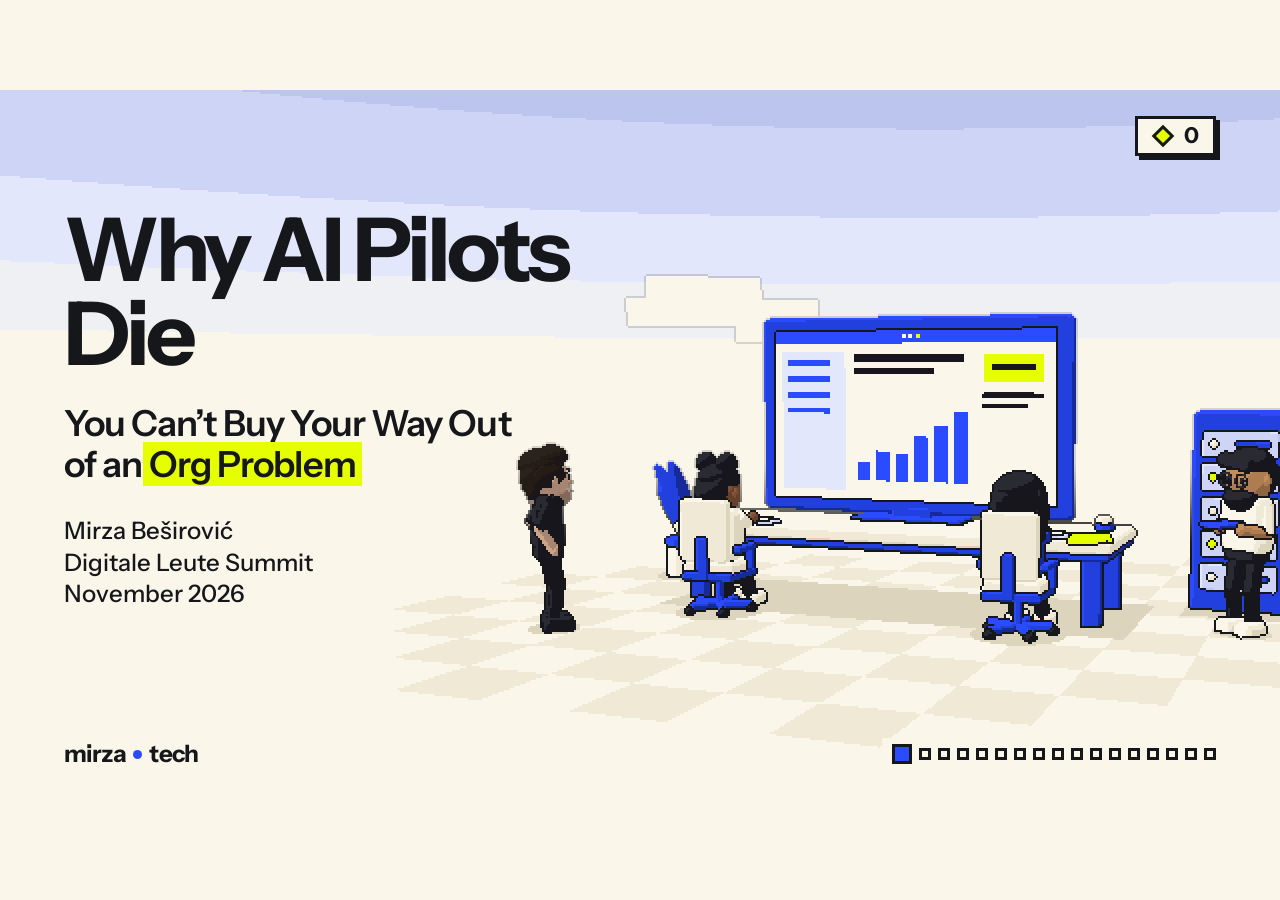
==== commit 1f4448d3: "Update unlisted talk deck Co-Authored-By: Claude Fable 5.2 <noreply@anthropic.com> Claude-Session: h" ====
--- a/dl-bd0dab8edd51/index.html
+++ b/dl-bd0dab8edd51/index.html
@@ -308,8 +308,9 @@
 .card.build .cl{opacity:.3;transition:opacity .25s}
 .card.build .cl.lit{opacity:1}
 /* group labels: no stagger, a stem down to the group */
-#s-pilot{top:50px;width:1030px}
-#s-pilot .card{display:inline-block;vertical-align:top;width:486px;max-width:none;margin-right:18px}
+#s-pilot{top:50px;width:1152px;display:flex;flex-wrap:wrap;column-gap:18px;align-items:stretch}
+#s-pilot h2{flex:0 0 100%}
+#s-pilot .card{flex:1 1 0;min-width:0;max-width:none;margin-right:0;font-size:27px;text-wrap:balance}
 .scene.addr h2{background:var(--paper);box-shadow:0 0 0 7px var(--paper)}
 .mark.on .mk{animation-delay:.05s}
 .mark b{font-size:24px}
@@ -355,6 +356,75 @@
 .six.four .blk p{font-size:26px}
 .more{position:absolute;left:64px;top:436px;font-size:26px;font-weight:500;margin:0}
 .more u{text-decoration-color:var(--blue);text-decoration-thickness:3px;text-underline-offset:5px}
+
+/* ---------- v13: thank-you slide ---------- */
+#s-thanks{top:104px;width:680px}
+#s-thanks .ty{display:inline-block;font-size:104px;line-height:1;letter-spacing:-.045em;word-spacing:.05em;white-space:nowrap;margin:0 0 46px 6px;padding:8px 30px 16px;background:var(--yellow);border:5px solid var(--ink);box-shadow:12px 12px 0 var(--ink);transform:rotate(-2deg);transform-origin:20% 60%}
+#s-thanks.on .ty{animation:slam .75s cubic-bezier(.3,.7,.3,1) both}
+@keyframes slam{0%{opacity:0;transform:translateY(-260px) rotate(-11deg) scale(1.3)}52%{opacity:1;transform:translateY(12px) rotate(1.2deg) scale(1.03,.94)}70%{transform:translateY(-10px) rotate(-3.2deg) scale(.98,1.04)}86%{transform:translateY(3px) rotate(-1.6deg)}100%{opacity:1;transform:rotate(-2deg)}}
+#s-thanks .burst{position:absolute;left:300px;top:70px;width:0;height:0}
+#s-thanks .burst i{position:absolute;left:0;top:0;width:var(--s);height:var(--s);margin:calc(var(--s)/-2);background:var(--yellow);border:3px solid var(--ink);opacity:0}
+#s-thanks .burst i.c1{background:var(--blue)}#s-thanks .burst i.c2{background:var(--paper)}
+#s-thanks.on .burst i{animation:burst 1.15s cubic-bezier(.12,.7,.25,1) both;animation-delay:calc(.36s + var(--t))}
+@keyframes burst{0%{opacity:1;transform:rotate(var(--a)) translateX(30px) rotate(0deg) scale(.4)}70%{opacity:1}100%{opacity:0;transform:rotate(var(--a)) translateX(var(--r)) rotate(200deg) scale(1)}}
+#s-thanks ul{list-style:none;margin:0;padding:0}
+#s-thanks li{display:flex;align-items:baseline;gap:26px;margin:0 0 18px}
+#s-thanks li b{width:148px;flex:none;font-size:24px;font-weight:700;color:var(--muted)}
+#s-thanks li u{font-size:36px;font-weight:700;letter-spacing:-.03em;line-height:1.2;text-decoration-color:var(--yellow);text-decoration-thickness:6px;text-underline-offset:5px}
+#s-thanks.on .st{animation:pop .34s cubic-bezier(.2,.9,.3,1.2) both;animation-delay:calc(.85s + var(--d)*.12s)}
+
+/* ---------- v15: the two evidence cards share one layout: visual, number, sentence, credit ---------- */
+#m-fast .panel{display:flex;flex-direction:column}
+#m-fast .panel .psrc{margin-top:auto;padding-top:18px;min-height:71px;line-height:1.2}
+#m-fast .cmp{display:grid;grid-template-columns:auto 1fr;align-items:center;gap:16px 16px;margin-top:16px;height:96px}
+#m-fast .cmp span{font-size:24px;font-weight:600}
+#m-fast .cmp div{height:40px}
+#m-fast .cmp i{display:block;height:100%;border:3px solid var(--ink);background:var(--sand);transform-origin:left}
+#m-fast .cmp i.now{background:var(--blue)}
+#m-fast .pt.show .bars i{animation:grow .7s cubic-bezier(.2,.8,.2,1) both;animation-delay:calc(.3s + var(--d)*.45s)}
+
+/* ---------- v16: the decision date fills the screen: a six-week bar, then the three outcomes one by one ---------- */
+#m-date .dd{position:relative;height:410px}
+#m-date .bet{left:0;top:6px;width:558px;height:104px;font-size:50px;letter-spacing:-.03em;padding-left:28px}
+#m-date .dia{position:absolute;left:526px;top:26px;width:64px;height:64px;background:var(--yellow);border:3px solid var(--ink);transform:rotate(45deg)}
+#m-date .dia.pt.show{animation:fadein .25s .7s both}
+#m-date .wires{position:absolute;left:0;top:0;width:1116px;height:410px;overflow:visible}
+#m-date .wires path{fill:none;stroke:var(--ink);stroke-width:4;stroke-linejoin:miter}
+#m-date .wires .pt.show{animation:fadein .25s both}
+#m-date .opt{position:absolute;top:262px;width:290px;height:128px;display:flex;align-items:center;justify-content:center;font-size:54px;font-weight:700;letter-spacing:-.035em;box-shadow:8px 8px 0 var(--blue)}
+#m-date .opt.pt.show{animation:pop .34s cubic-bezier(.2,.9,.3,1.2) .12s both}
+
+/* ---------- v18: during the example the team stands together on the right, and their questions shrink to small labels around their heads ---------- */
+#s-work.dock .talk[data-who^="s"]{width:auto!important;min-height:0;font-size:20px;line-height:1.15;padding:7px 11px 8px;border-radius:14px;box-shadow:0 4px 0 var(--ink);white-space:nowrap;text-align:left}
+#s-work.dock .talk[data-who^="s"] .qq{display:none}
+#s-work.dock .talk[data-who^="s"] .ph{font-size:16.5px;padding:1px 6px;margin-bottom:3px}
+#s-work.dock .talk[data-who^="s"] b{display:block;margin:0}
+#s-work.mv .talk[data-who^="s"]{visibility:hidden}
+#s-work .talk[data-who="hero"]{min-height:0;font-size:24px;padding:12px 20px 13px}
+#s-work .talk[data-who="hero"] .pt+.pt{margin-top:7px;padding-top:7px}
+
+/* ---------- v18: real users break the spell; clearing room by killing things ---------- */
+#m-room .kr{display:grid;grid-template-columns:1fr 520px;gap:56px;align-items:start}
+#m-room .kt p{font-size:34px;line-height:1.2;font-weight:600;letter-spacing:-.02em;margin:6px 0 30px}
+#m-room .kq{padding:22px 26px 24px;font-size:32px;line-height:1.22;font-weight:600;letter-spacing:-.02em}
+#m-room .kq b{color:var(--blue);font-weight:700}
+#m-room .kg{display:grid;grid-template-columns:repeat(6,1fr);gap:10px;margin-top:8px}
+#m-room .kg i{aspect-ratio:1;border:3px solid var(--ink);background:var(--sand);transition:background .25s;transition-delay:calc(var(--d)*.07s)}
+#m-room[data-n="2"] .kg i.f{background:var(--blue)}
+
+/* ---------- v18: tidy-ups ---------- */
+#s-team .sub{top:98px;font-size:28px;font-weight:600;letter-spacing:-.02em}
+#s-team .mrow.ea p{white-space:nowrap}
+#s-how .talk.grp{font-size:21.5px;line-height:1.17;padding:9px 14px 10px}
+#s-how .talk.grp .pt+.pt{margin-top:7px;padding-top:7px}
+
+/* ---------- v20: three ways a pilot graduates ---------- */
+#s-both .ways{position:absolute;left:64px;top:104px;width:1152px;display:grid;grid-template-columns:repeat(3,1fr);gap:20px}
+#s-both .way{padding:14px 18px 16px}
+#s-both .way b{display:inline-flex;width:30px;height:30px;align-items:center;justify-content:center;background:var(--blue);color:var(--paper);font-size:20px;font-weight:700;margin-bottom:9px}
+#s-both .way h3{font-size:27px;line-height:1.1;letter-spacing:-.025em;font-weight:700;margin:0 0 6px}
+#s-both .way p{font-size:22px;line-height:1.18;font-weight:500;margin:0}
+#s-both .talk.grp{font-size:26px}
 </style>
 </head>
 <body>
@@ -383,16 +453,17 @@
   <!-- 2 -->
   <section class="scene" id="s-q">
     <div class="talk grp side big" data-who="hero" style="left:64px;top:150px;width:540px">
-      <div class="pt" data-i="1">Raise your hand if your company ran an AI pilot in the last year</div>
-      <div class="pt" data-i="2">Keep it up if you can name the person who runs it in production today</div>
+      <div class="pt" data-i="1">Raise your hand if you saw an AI demo at work this year that made the room say wow</div>
+      <div class="pt" data-i="2">Keep it up if customers are using it today</div>
     </div>
   </section>
 
   <!-- 3 -->
   <section class="slide" id="s-pilot">
-    <h2 class="pt" data-i="1">The pilot works</h2>
-    <div class="pt card" data-i="2">Scaling it brings the rest of the company into the picture</div>
-    <div class="pt card build" data-i="3">Someone has to <span class="cl" data-c="3">pay for it</span><span class="cl" data-c="4">, run it</span><span class="cl" data-c="5">, and make room for it</span></div>
+    <h2 class="pt" data-i="1">The demo works</h2>
+    <div class="pt card spell" data-i="2">Contact with real users breaks the spell</div>
+    <div class="pt card" data-i="3">To scale it, you need<br>the rest of the company</div>
+    <div class="pt card build" data-i="4">Someone has to <span class="cl" data-c="4">pay for it</span><span class="cl" data-c="5">, run it</span><span class="cl" data-c="6">, and make room for it</span></div>
   </section>
 
   <!-- 4 -->
@@ -404,21 +475,21 @@
     </div>
     <canvas id="costgrid" class="pt" data-i="1" width="2232" height="402"></canvas>
     <div class="costfoot"><span class="point pt" data-i="3">Model the cost at production volume</span><span class="cap pt" data-i="1">One square = $1,500 a month</span></div>
-    <div class="src pt" data-i="1">Nick Talwar · Why AI Agent Pilots Don’t Scale · Aug 2026</div>
+    <div class="src pt" data-i="1">Nick Talwar, Why AI Agent Pilots Don’t Scale, Aug 2026</div>
   </section>
 
   <!-- 5 -->
   <section class="scene" id="s-work">
-    <h2 class="pt" data-i="1">Scaling brings work the pilot never showed</h2>
-    <div class="talk pt" data-i="2" data-who="s1" style="width:262px"><i class="ph">Pay for it</i><b>Production costs</b>What happens to the bill when usage grows?</div>
-    <div class="talk pt" data-i="3" data-who="s2" style="width:262px"><i class="ph">Run it</i><b>Maintenance</b>Who keeps the agents and their infrastructure working?</div>
-    <div class="talk pt" data-i="4" data-who="s3" style="width:262px"><i class="ph">Run it</i><b>Ownership</b>Who runs the result after the pilot?</div>
-    <div class="talk pt" data-i="5" data-who="s4" style="width:262px"><i class="ph">Make room for it</i><b>Capacity</b>What existing work stops so the team has room?</div>
-    <div class="talk grp side mid" data-who="hero" style="left:64px;top:172px;width:640px">
+    <h2 class="pt" data-i="1">The work the demo didn’t show</h2>
+    <div class="talk pt" data-i="2" data-who="s1" style="width:262px"><i class="ph">Pay for it</i><b>Production costs</b><span class="qq">What happens to the bill when usage grows?</span></div>
+    <div class="talk pt" data-i="3" data-who="s2" style="width:262px"><i class="ph">Run it</i><b>Maintenance</b><span class="qq">Who keeps the agents and their infrastructure working?</span></div>
+    <div class="talk pt" data-i="4" data-who="s3" style="width:262px"><i class="ph">Run it</i><b>Ownership</b><span class="qq">Who runs the result after the pilot?</span></div>
+    <div class="talk pt" data-i="5" data-who="s4" style="width:262px"><i class="ph">Make room for it</i><b>Capacity</b><span class="qq">What existing work stops so the team has room?</span></div>
+    <div class="talk grp mid" data-who="hero" data-up="14" style="width:606px">
       <div class="pt" data-i="6"><b>Example</b>At Every, each employee got a personal AI agent</div>
       <div class="pt" data-i="7">When an agent broke, its owner had to fix it</div>
-      <div class="pt" data-i="7">Within weeks the agents caused more frustration than efficiency</div>
-      <div class="pt" data-i="8">Every replaced them with one shared agent for the whole company<small>Brandon Gell and Willie Williams · every.to · 2026</small></div>
+      <div class="pt" data-i="8">Within weeks the agents caused more frustration than efficiency</div>
+      <div class="pt" data-i="9">Every replaced them with one shared agent for the whole company</div>
     </div>
   </section>
 
@@ -426,7 +497,7 @@
   <section class="scene" id="s-job">
     <h2 class="pt" data-i="1">The team that takes it over already has a job to do</h2>
     <div class="talk pt" data-i="2" data-who="estR" style="width:270px">We already have customers, support work, and a roadmap</div>
-    <div class="talk pt" data-i="3" data-who="hero" style="width:270px">Taking on the pilot means changing those commitments</div>
+    <div class="talk pt" data-i="3" data-who="hero" style="width:270px">If you take on the pilot, something else has to wait</div>
     <div class="talk pt" data-i="4" data-who="estG" style="width:270px">And where do we fit once this is running?</div>
   </section>
 
@@ -437,15 +508,16 @@
       <div class="panel box pt" data-i="1">
         <div class="lab">Ramp</div>
         <div class="q4"><i class="f" style="--d:0"></i><i class="f" style="--d:1"></i><i class="f" style="--d:2"></i><i></i></div>
-        <div class="big"><small>about</small>3 in 4</div>
+        <div class="big">3 in 4</div>
         <p>code changes are written by its own coding agent</p>
-        <div class="psrc">Karim Atiyeh · Ramp blog · Oct 2026</div>
+        <div class="psrc">Karim Atiyeh, Co-Founder and Co-CEO, Ramp&nbsp;blog,&nbsp;Oct&nbsp;2026</div>
       </div>
       <div class="panel box pt" data-i="2">
         <div class="lab">Atlassian</div>
-        <div class="dur"><span>Before: about six months</span><div style="width:100%;--d:0"></div></div>
-        <div class="dur"><span>Now: six weeks</span><div class="now" style="width:23%;--d:1"></div></div>
-        <div class="psrc">Tamar Yehoshua · Lenny &amp; Friends Summit · 2026</div>
+        <div class="cmp"><span>Before</span><div><i style="width:100%;--d:0"></i></div><span>Now</span><div><i class="now" style="width:23%;--d:1"></i></div></div>
+        <div class="big">6 weeks</div>
+        <p>to launch a Confluence feature that would have taken 6 months before AI</p>
+        <div class="psrc">Tamar Yehoshua, Chief Product Officer, Lenny&nbsp;&amp;&nbsp;Friends&nbsp;Summit,&nbsp;2026</div>
       </div>
     </div>
   </section>
@@ -455,17 +527,17 @@
     <h2 class="pt" data-i="1">Deciding is now the slow part</h2>
     <div class="tag pt" data-i="2" data-who="hero" data-dx="-26"><span>PM</span></div>
     <div class="tag pt" data-i="2" data-who="plnH" data-dx="22"><span>Designer</span></div>
-    <div class="tag span pt" data-i="2" data-span="plnF:plnD" data-all="plnF,plnE,plnA,plnG,plnC,plnD" data-dy="-18"><span>Six engineers</span></div>
-    <div class="tag lg pt" data-i="3" data-at="board"><span>Plans still run on annual roadmaps</span></div>
+    <div class="tag span pt" data-i="2" data-span="plnF:plnD" data-all="plnF,plnE,plnA,plnG,plnC,plnD" data-dy="-18"><span>5–7 engineers</span></div>
+    <div class="tag lg pt" data-i="3" data-at="board"><span>The roadmap is already full</span></div>
     <div class="talk grp" data-who="hero" data-up="46" data-dx="150" style="width:480px">
-      <div class="pt" data-i="2">Teams are still sized for slow building: for every six engineers, a designer and a product manager</div>
-      <div class="pt" data-i="4">A pilot built in weeks lands in a company that plans by the year</div>
+      <div class="pt" data-i="2">Teams are still sized for slow building: for every 5–7 engineers, a designer and a product manager</div>
+      <div class="pt" data-i="4">A pilot built in weeks waits for room on a roadmap that is already full</div>
     </div>
   </section>
 
   <!-- 9 -->
   <section class="scene" id="s-buy">
-    <h2 class="pt" data-i="1">Buying tools for everyone doesn’t fix an org problem</h2>
+    <h2 class="pt" data-i="1">Buying AI for everyone doesn’t fix an org problem</h2>
     <div class="pull pt" data-i="2">It’s like giving every employee a Steinway and expecting a symphony<cite>Eric Glyman, co-CEO of Ramp</cite></div>
   </section>
   <section class="scene" id="s-buysay">
@@ -478,26 +550,27 @@
   <!-- 10 and 11 -->
   <section class="scene" id="s-team">
     <h2 class="pt ha" data-i="1">So start with one small team</h2>
-    <h2 class="pt hb" data-i="4">A small team can reach customers in months</h2>
-    <div class="talk pt nx" data-i="1" data-who="hero" data-up="46" style="width:270px">This team is your next pilot</div>
-    <div class="tag pt" data-i="1" data-who="hero"><span>Product<br>person</span></div>
-    <div class="tag pt" data-i="1" data-who="tEN"><span>Engineer</span></div>
-    <div class="tag pt" data-i="1" data-who="tAI"><span>AI<br>specialist</span></div>
-    <div class="tag dash pt" data-i="1" data-who="tDS"><span>Designer<br>part-time</span></div>
+    <h2 class="pt hb" data-i="4">A small team can reach customers in weeks</h2>
+    <p class="sub pt nx" data-i="1">Make this team your next pilot</p>
+    <div class="tag pt" data-i="1" data-who="hero"><span>Product<br>Manager</span></div>
+    <div class="tag pt" data-i="1" data-who="tEN" data-stick="1"><span>Fullstack<br>Eng</span></div>
+    <div class="tag pt" data-i="1" data-who="tAI" data-stick="1" data-dx="-3"><span>ML<br>Engineer</span></div>
+    <div class="tag dash pt" data-i="1" data-who="tDS" data-stick="1" data-dx="9"><span>Designer<br>(part-time)</span></div>
     <div class="onmon">
-      <div class="mrow pt ea" data-i="2"><div class="mh"><span class="n">3 people</span><span class="lab">StrongDM’s AI team</span></div><p>ship software without writing code by hand</p><div class="msrc">Justin McCarthy · StrongDM · Feb 2026</div></div>
-      <div class="mrow pt ea" data-i="3"><div class="mh"><span class="n">5–7 → 2–4</span><span class="lab">Google Labs teams</span></div><p>people on a new Labs project, before and now</p><div class="msrc">Josh Woodward · Lenny’s Podcast · Oct 2026</div></div>
-      <div class="mrow pt" data-i="4"><div class="lab">From my own team</div><div class="mini"><div class="fill" style="width:33.33%"></div></div><p><b>Under six months</b> from nothing to customers’ hands, first prototype in four weeks</p></div>
-      <div class="mrow pt" data-i="5"><div class="lab">My estimate for a conventional team of ten</div><div class="mini"><div class="fill est" style="width:66.67%"></div><div class="fill range" style="left:66.67%;width:33.33%"></div></div><p><b>12 to 18 months</b></p></div>
+      <div class="mrow pt ea" data-i="2"><div class="mh"><span class="n">4 engineers</span><span class="lab">OpenAI, with Codex</span></div><p>built the Sora Android app in 28 days</p><div class="msrc">OpenAI blog, Dec 2025</div></div>
+      <div class="mrow pt ea" data-i="3"><div class="mh"><span class="n">5–7 → 2–4</span><span class="lab">Google Labs</span></div><p>people on a new project, before and now</p><div class="msrc">Josh Woodward, Lenny’s Podcast, Oct 2026</div></div>
+      <div class="mrow pt" data-i="4"><div class="lab">From my own team</div><div class="mini"><div class="fill" style="width:33.33%"></div></div><p><b>Under six months</b> from nothing to a production-ready product in customers’ hands, first prototype in four weeks</p></div>
+      <div class="mrow pt" data-i="5"><div class="lab">Estimate for a conventional team of 7–9</div><div class="mini"><div class="fill est" style="width:66.67%"></div><div class="fill range" style="left:66.67%;width:33.33%"></div></div><p><b>12 to 18 months</b></p></div>
     </div>
   </section>
 
   <!-- 12 -->
   <section class="scene" id="s-how">
     <h2 class="pt" data-i="1">Let the team work differently</h2>
-    <div class="talk grp" data-who="hero" style="width:430px">
+    <div class="talk grp" data-who="hero" data-dx="-12" style="width:452px">
       <div class="pt" data-i="1">Product, design, and engineering all use coding agents, together</div>
-      <div class="pt" data-i="3">A shared library of reusable agent instructions, so one person’s good practice becomes the team’s</div>
+      <div class="pt" data-i="3">Shared repos of reusable agent skills, so one person’s good practice becomes the team’s</div>
+      <div class="pt" data-i="4">Evals with real test cases, scored against a pass rate you would accept yourself</div>
     </div>
     <div class="onmon">
       <div class="pt" data-i="2"><div class="cap3">Prototypes replace long requirement documents</div><div class="flowh"><span>Problem</span><i>→</i><span>Prototype</span><i>→</i><span>Review</span><i>→</i><span>Change</span></div></div>
@@ -507,28 +580,44 @@
   <!-- 13 -->
   <section class="screen" id="m-date">
     <h2 class="pt" data-i="1">Give every pilot a decision date</h2>
-    <div class="dl">
+    <div class="dd">
       <div class="bet pt" data-i="1">Six weeks</div>
-      <div class="dec pt" data-i="2">
-        <div class="dia"></div><div class="v"></div><div class="hline"></div>
-        <div class="v2" style="left:-180px"></div><div class="v2" style="left:-1.5px"></div><div class="v2" style="left:180px"></div>
-        <span class="box" style="left:-180px">Stop</span><span class="box" style="left:0">Change</span><span class="box" style="left:180px">Scale</span>
+      <div class="dia pt" data-i="1"></div>
+      <svg class="wires" viewBox="0 0 1116 410" aria-hidden="true">
+        <path class="pt" data-i="2" d="M558 108V214H218V262"/>
+        <path class="pt" data-i="3" d="M558 214V262"/>
+        <path class="pt" data-i="4" d="M558 214H898V262"/>
+      </svg>
+      <span class="box opt pt" data-i="2" style="left:73px">Stop</span>
+      <span class="box opt pt" data-i="3" style="left:413px">Change</span>
+      <span class="box opt pt" data-i="4" style="left:753px">Scale</span>
+    </div>
+  </section>
+
+  <!-- 14 -->
+  <section class="screen" id="m-room">
+    <h2 class="pt" data-i="1">Clear room by killing things</h2>
+    <div class="kr">
+      <div class="kt">
+        <p class="pt" data-i="1">Every old thing you keep alive is capacity you are not spending on the next one</p>
+        <div class="box kq pt" data-i="2">Deprecating hard freed <b>30 to 40 percent</b> of our engineering capacity</div>
       </div>
-    </div>
-    <div class="lines">
-      <p class="pt" data-i="1">A pilot gets six weeks to prove or disprove itself</p>
-    </div>
-  </section>
-
-  <!-- 14 -->
+      <div class="kg pt" data-i="1"><i class="" style="--d:0"></i><i class="f" style="--d:0"></i><i class="f" style="--d:4"></i><i class="" style="--d:0"></i><i class="" style="--d:0"></i><i class="" style="--d:0"></i><i class="" style="--d:0"></i><i class="f" style="--d:1"></i><i class="f" style="--d:5"></i><i class="" style="--d:0"></i><i class="" style="--d:0"></i><i class="" style="--d:0"></i><i class="" style="--d:0"></i><i class="f" style="--d:2"></i><i class="f" style="--d:6"></i><i class="" style="--d:0"></i><i class="" style="--d:0"></i><i class="" style="--d:0"></i><i class="" style="--d:0"></i><i class="f" style="--d:3"></i><i class="f" style="--d:7"></i><i class="" style="--d:0"></i><i class="" style="--d:0"></i><i class="" style="--d:0"></i></div>
+    </div>
+  </section>
+
+  <!-- 15 -->
   <section class="scene" id="s-both">
     <h2 class="pt" data-i="1">When it works, the company has to change too</h2>
     <div class="tag pt" data-i="1" data-who="shT"><span>Small team</span></div>
     <div class="tag span pt" data-i="1" data-span="shM:shW" data-dy="-18"><span>Rest of the company</span></div>
-    <div class="talk pt" data-i="2" data-who="shT" data-up="46" style="width:300px">We learn launch checklists, compliance, and not breaking things</div>
-    <div class="talk pt" data-i="3" data-who="shW" data-up="64" style="width:300px">We plan in quarters and decide in weeks</div>
-    <div class="talk grp" data-who="hero" data-dx="-26" style="width:400px">
-      <div class="pt" data-i="4">Absorb the fast team into the old process and you lose what made it valuable</div>
+    <div class="ways">
+      <div class="box way pt" data-i="1"><b>1</b><h3>The pilot team keeps it</h3><p>It grows into the team that runs and scales it</p></div>
+      <div class="box way pt" data-i="2"><b>2</b><h3>A product team takes it over</h3><p>A sponsor above both teams frees the capacity</p></div>
+      <div class="box way pt" data-i="3"><b>3</b><h3>It gets its own home</h3><p>A separate unit, as NotebookLM has in Google Labs</p></div>
+    </div>
+    <div class="talk grp" data-who="hero" data-dx="-44" style="width:446px">
+      <div class="pt" data-i="4">In all three, someone senior changes the plan to make room</div>
     </div>
   </section>
 
@@ -536,20 +625,30 @@
   <section class="screen" id="m-before">
     <h2 class="pt" data-i="1">Before your next pilot starts</h2>
     <div class="six four">
-      <div class="blk box"><b>1</b><div class="pt" data-i="1"><h3>Pay for it</h3><p>Write down the monthly cost at production volume</p></div></div>
-      <div class="blk box"><b>2</b><div class="pt" data-i="2"><h3>Run it</h3><p>Name one person on day one</p></div></div>
-      <div class="blk box"><b>3</b><div class="pt" data-i="3"><h3>Make room for it</h3><p>Name the work that stops</p></div></div>
-      <div class="blk box"><b>4</b><div class="pt" data-i="4"><h3>Decide in six weeks</h3><p>Stop, change, or scale</p></div></div>
+      <div class="blk box pt" data-i="1"><b>1</b><div><h3>Budget for it</h3><p>Price it at production volume before you start</p></div></div>
+      <div class="blk box pt" data-i="2"><b>2</b><div><h3>Decide ownership up front</h3><p>Name who runs it if it works, and who sponsors the handover</p></div></div>
+      <div class="blk box pt" data-i="3"><b>3</b><div><h3>Make room on the roadmap</h3><p>Kill something, so the team has room to build it</p></div></div>
+      <div class="blk box pt" data-i="4"><b>4</b><div><h3>Timebox the decision</h3><p>Fund the next question, then stop, change, or scale after six weeks</p></div></div>
     </div>
   </section>
 
   <!-- 16 -->
   <section class="scene" id="s-close">
     <div class="talk grp side big" data-who="hero" style="left:64px;top:150px;width:540px">
-      <div class="pt" data-i="1">Three people, one real problem, and a decision in six weeks</div>
+      <div class="pt" data-i="1">Three people, one real problem, six weeks, and a date to decide</div>
       <div class="pt" data-i="2">Before they start, name who runs it if it works</div>
     </div>
-    <p class="more pt" data-i="2">Read my writing at <u>youaretheproduct.io</u></p>
+  </section>
+
+  <!-- thank you -->
+  <section class="slide" id="s-thanks">
+    <div class="burst" aria-hidden="true"><i class="c0" style="--a:20deg;--r:150px;--s:10px;--t:0.00s"></i><i class="c1" style="--a:157deg;--r:203px;--s:17px;--t:0.04s"></i><i class="c2" style="--a:294deg;--r:256px;--s:12px;--t:0.08s"></i><i class="c0" style="--a:71deg;--r:309px;--s:19px;--t:0.12s"></i><i class="c1" style="--a:208deg;--r:172px;--s:14px;--t:0.16s"></i><i class="c2" style="--a:345deg;--r:225px;--s:21px;--t:0.02s"></i><i class="c0" style="--a:122deg;--r:278px;--s:16px;--t:0.06s"></i><i class="c1" style="--a:259deg;--r:331px;--s:11px;--t:0.10s"></i><i class="c2" style="--a:36deg;--r:194px;--s:18px;--t:0.14s"></i><i class="c0" style="--a:173deg;--r:247px;--s:13px;--t:0.00s"></i><i class="c1" style="--a:310deg;--r:300px;--s:20px;--t:0.04s"></i><i class="c2" style="--a:87deg;--r:163px;--s:15px;--t:0.08s"></i><i class="c0" style="--a:224deg;--r:216px;--s:10px;--t:0.12s"></i><i class="c1" style="--a:1deg;--r:269px;--s:17px;--t:0.16s"></i><i class="c2" style="--a:138deg;--r:322px;--s:12px;--t:0.02s"></i><i class="c0" style="--a:275deg;--r:185px;--s:19px;--t:0.06s"></i><i class="c1" style="--a:52deg;--r:238px;--s:14px;--t:0.10s"></i><i class="c2" style="--a:189deg;--r:291px;--s:21px;--t:0.14s"></i><i class="c0" style="--a:326deg;--r:154px;--s:16px;--t:0.00s"></i><i class="c1" style="--a:103deg;--r:207px;--s:11px;--t:0.04s"></i><i class="c2" style="--a:240deg;--r:260px;--s:18px;--t:0.08s"></i><i class="c0" style="--a:17deg;--r:313px;--s:13px;--t:0.12s"></i><i class="c1" style="--a:154deg;--r:176px;--s:20px;--t:0.16s"></i><i class="c2" style="--a:291deg;--r:229px;--s:15px;--t:0.02s"></i><i class="c0" style="--a:68deg;--r:282px;--s:10px;--t:0.06s"></i><i class="c1" style="--a:205deg;--r:335px;--s:17px;--t:0.10s"></i></div>
+    <h1 class="ty">Thank You!</h1>
+    <ul>
+      <li class="st" style="--d:0"><b>Website</b><u>mirza.tech</u></li>
+      <li class="st" style="--d:1"><b>Newsletter</b><u>youaretheproduct.io</u></li>
+      <li class="st" style="--d:2"><b>LinkedIn</b><u>/in/mirzabesirovic</u></li>
+    </ul>
   </section>
 
   <h2 id="runhead"></h2>
@@ -559,6 +658,6 @@
   <div class="lock">mirza<i></i>tech</div>
 </main>
 <script src="vendor/three.r160.classic.js"></script>
-<script src="deck-claude-v12-engine.js?v=1"></script>
+<script src="deck-claude-v20-engine.js?v=1"></script>
 </body>
 </html>
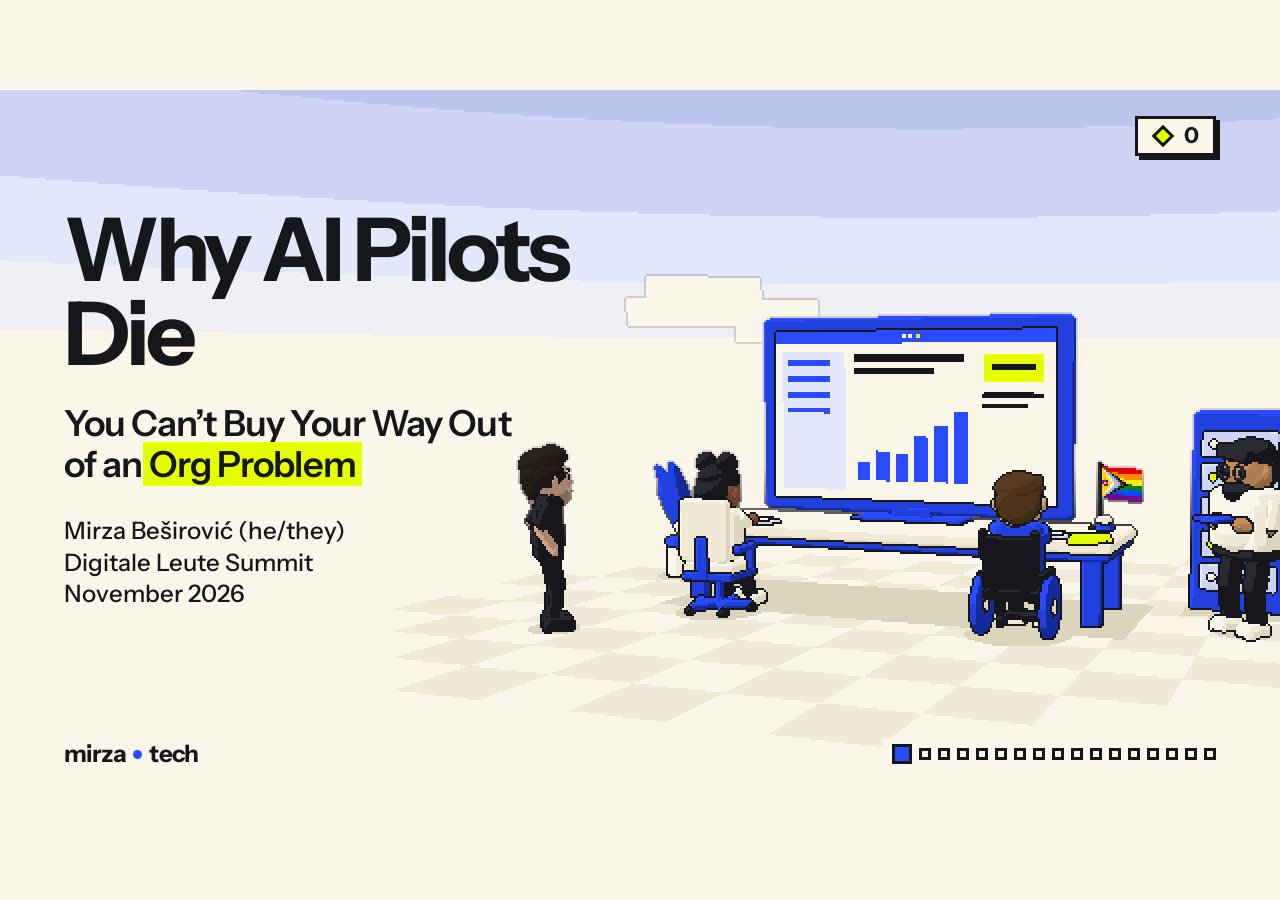
==== commit 3108909a: "Update unlisted talk deck Co-Authored-By: Claude Fable 5.2 <noreply@anthropic.com> Claude-Session: h" ====
--- a/dl-bd0dab8edd51/index.html
+++ b/dl-bd0dab8edd51/index.html
@@ -372,6 +372,14 @@
 #s-thanks li b{width:148px;flex:none;font-size:24px;font-weight:700;color:var(--muted)}
 #s-thanks li u{font-size:36px;font-weight:700;letter-spacing:-.03em;line-height:1.2;text-decoration-color:var(--yellow);text-decoration-thickness:6px;text-underline-offset:5px}
 #s-thanks.on .st{animation:pop .34s cubic-bezier(.2,.9,.3,1.2) both;animation-delay:calc(.85s + var(--d)*.12s)}
+/* v21: thank-you slide, design pass. One left edge and one right edge for the whole block; the slab is as wide as the contact lines and stands straight; the block sits level with the figure */
+#s-thanks{top:198px;width:max-content}
+#s-thanks .ty{display:block;text-align:center;font-size:90px;margin:0 0 38px;padding:8px 20px 15px;transform:none}
+#s-thanks.on .ty{animation-name:slam2}
+@keyframes slam2{0%{opacity:0;transform:translateY(-260px) rotate(-9deg) scale(1.3)}52%{opacity:1;transform:translateY(12px) rotate(1.2deg) scale(1.03,.94)}70%{transform:translateY(-10px) rotate(-1.6deg) scale(.98,1.04)}86%{transform:translateY(3px) rotate(.5deg)}100%{opacity:1;transform:none}}
+#s-thanks .burst{left:254px;top:62px}
+#s-thanks li:last-child{margin-bottom:0}
+#s-thanks li u{text-decoration-skip-ink:none}
 
 /* ---------- v15: the two evidence cards share one layout: visual, number, sentence, credit ---------- */
 #m-fast .panel{display:flex;flex-direction:column}
@@ -415,8 +423,12 @@
 /* ---------- v18: tidy-ups ---------- */
 #s-team .sub{top:98px;font-size:28px;font-weight:600;letter-spacing:-.02em}
 #s-team .mrow.ea p{white-space:nowrap}
-#s-how .talk.grp{font-size:21.5px;line-height:1.17;padding:9px 14px 10px}
-#s-how .talk.grp .pt+.pt{margin-top:7px;padding-top:7px}
+#s-how .talk.grp{font-size:22px;line-height:1.18;padding:10px 15px 11px}
+#s-how .talk.grp .pt+.pt{margin-top:8px;padding-top:8px}
+#s-how .ovcol{left:884px;top:106px;width:332px;gap:16px}
+#s-how .cap3{font-size:24px;line-height:1.18;margin-bottom:12px}
+#s-how .cap4{font-size:24px;line-height:1.2;font-weight:600}
+#s-how .flowv span{height:50px;font-size:26px}
 
 /* ---------- v20: three ways a pilot graduates ---------- */
 #s-both .ways{position:absolute;left:64px;top:104px;width:1152px;display:grid;grid-template-columns:repeat(3,1fr);gap:20px}
@@ -435,7 +447,7 @@
   <section class="slide" id="s-title">
     <h1 class="pt" data-i="1">Why AI Pilots Die</h1>
     <p class="sub pt" data-i="1">You Can’t Buy Your Way Out of an <mark>Org Problem</mark></p>
-    <p class="by pt" data-i="1">Mirza Beširović<br>Digitale Leute Summit<br>November 2026</p>
+    <p class="by pt" data-i="1">Mirza Beširović (he/they)<br>Digitale Leute Summit<br>November 2026</p>
   </section>
   <section class="slide" id="s-bio">
     <p class="eye st" style="--d:0">Your speaker</p>
@@ -567,13 +579,13 @@
   <!-- 12 -->
   <section class="scene" id="s-how">
     <h2 class="pt" data-i="1">Let the team work differently</h2>
-    <div class="talk grp" data-who="hero" data-dx="-12" style="width:452px">
+    <div class="talk grp" data-who="hero" data-dx="0" style="width:306px">
       <div class="pt" data-i="1">Product, design, and engineering all use coding agents, together</div>
       <div class="pt" data-i="3">Shared repos of reusable agent skills, so one person’s good practice becomes the team’s</div>
-      <div class="pt" data-i="4">Evals with real test cases, scored against a pass rate you would accept yourself</div>
-    </div>
-    <div class="onmon">
-      <div class="pt" data-i="2"><div class="cap3">Prototypes replace long requirement documents</div><div class="flowh"><span>Problem</span><i>→</i><span>Prototype</span><i>→</i><span>Review</span><i>→</i><span>Change</span></div></div>
+    </div>
+    <div class="ovcol">
+      <div class="pt" data-i="2"><div class="cap3">Prototypes replace long requirement documents</div><div class="flowv"><span>Problem</span><i>↓</i><span>Prototype</span><i>↓</i><span>Review</span><i>↓</i><span>Change</span></div></div>
+      <div class="cap4 pt" data-i="4">Evals with real test cases, scored against a pass rate you would accept yourself</div>
     </div>
   </section>
 
@@ -658,6 +670,6 @@
   <div class="lock">mirza<i></i>tech</div>
 </main>
 <script src="vendor/three.r160.classic.js"></script>
-<script src="deck-claude-v20-engine.js?v=1"></script>
+<script src="deck-claude-v22-engine.js?v=1"></script>
 </body>
 </html>
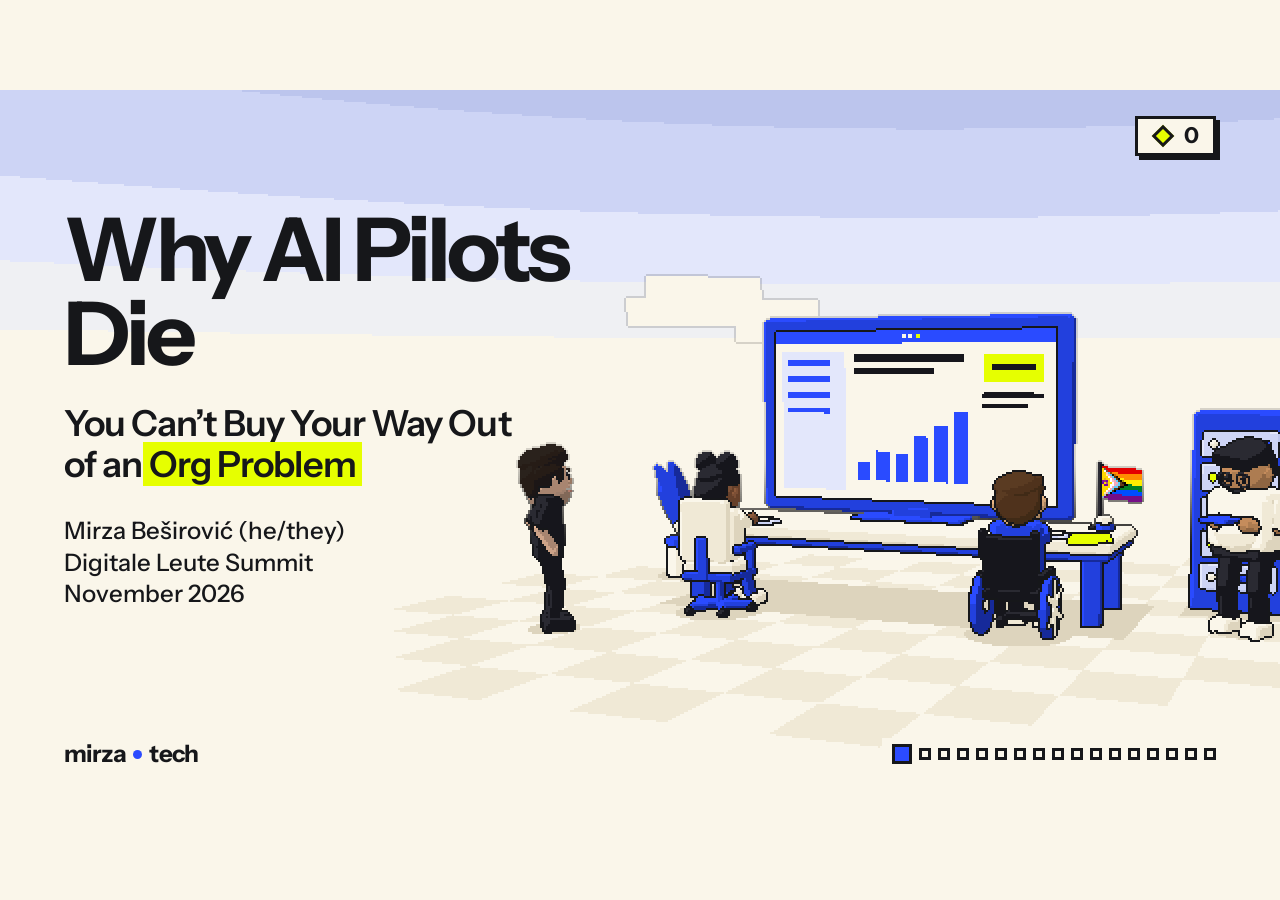
==== commit 7716c2fe: "Update unlisted talk deck Co-Authored-By: Claude Fable 5.2 <noreply@anthropic.com> Claude-Session: h" ====
--- a/dl-bd0dab8edd51/index.html
+++ b/dl-bd0dab8edd51/index.html
@@ -40,6 +40,7 @@
 #s-bio .eye{font-size:22px;font-weight:700;color:var(--muted);margin:0 0 10px}
 #s-bio h1{font-size:74px;margin:0 0 14px;white-space:nowrap}
 #s-bio .where{font-size:24px;font-weight:700;color:var(--blue);margin:0 0 24px}
+#s-bio h1 .pron{font-size:28px;font-weight:500;letter-spacing:0;margin-left:6px} /* the pronouns belong to the name: same line, in parentheses, small and regular, as on the title slide */
 #s-bio ul{list-style:none;margin:0 0 26px;padding:0}
 #s-bio li{font-size:38px;font-weight:700;letter-spacing:-.03em;line-height:1.5;display:flex;align-items:center;gap:20px}
 #s-bio li::before{content:"";width:14px;height:14px;border-radius:50%;background:var(--blue)}
@@ -310,6 +311,7 @@
 /* group labels: no stagger, a stem down to the group */
 #s-pilot{top:50px;width:1152px;display:flex;flex-wrap:wrap;column-gap:18px;align-items:stretch}
 #s-pilot h2{flex:0 0 100%}
+#s-pilot .tag{margin:-50px 0 0 -64px} /* v28: the labels of the three pairs are placed in stage coordinates, and this slide starts 64 px in and 50 px down */
 #s-pilot .card{flex:1 1 0;min-width:0;max-width:none;margin-right:0;font-size:27px;text-wrap:balance}
 .scene.addr h2{background:var(--paper);box-shadow:0 0 0 7px var(--paper)}
 .mark.on .mk{animation-delay:.05s}
@@ -389,6 +391,8 @@
 #m-fast .cmp div{height:40px}
 #m-fast .cmp i{display:block;height:100%;border:3px solid var(--ink);background:var(--sand);transform-origin:left}
 #m-fast .cmp i.now{background:var(--blue)}
+/* v23: the two Atlassian bars grow in again, the long one first, as they did before the cards were reworked */
+#m-fast .pt.show .cmp i{animation:grow .7s cubic-bezier(.2,.8,.2,1) both;animation-delay:calc(.3s + var(--d)*.45s)}
 #m-fast .pt.show .bars i{animation:grow .7s cubic-bezier(.2,.8,.2,1) both;animation-delay:calc(.3s + var(--d)*.45s)}
 
 /* ---------- v16: the decision date fills the screen: a six-week bar, then the three outcomes one by one ---------- */
@@ -436,7 +440,10 @@
 #s-both .way b{display:inline-flex;width:30px;height:30px;align-items:center;justify-content:center;background:var(--blue);color:var(--paper);font-size:20px;font-weight:700;margin-bottom:9px}
 #s-both .way h3{font-size:27px;line-height:1.1;letter-spacing:-.025em;font-weight:700;margin:0 0 6px}
 #s-both .way p{font-size:22px;line-height:1.18;font-weight:500;margin:0}
-#s-both .talk.grp{font-size:26px}
+/* v27: the conclusion spans all three cards as one bracket with a label */
+#s-both .allthree{position:absolute;left:64px;top:304px;width:1152px;height:34px;display:flex;justify-content:center;align-items:center}
+#s-both .allthree::before{content:"";position:absolute;left:0;right:0;top:0;height:18px;border:3px solid var(--ink);border-top:0;box-sizing:border-box}
+#s-both .allthree span{position:relative;background:var(--yellow);border:3px solid var(--ink);padding:2px 16px 3px;font-size:25px;font-weight:700;white-space:nowrap}
 </style>
 </head>
 <body>
@@ -451,8 +458,8 @@
   </section>
   <section class="slide" id="s-bio">
     <p class="eye st" style="--d:0">Your speaker</p>
-    <h1 class="st" style="--d:1">Mirza Beširović</h1>
-    <p class="where st" style="--d:2">Berlin</p>
+    <h1 class="st" style="--d:1">Mirza Beširović <span class="pron">(he/they)</span></h1>
+    <p class="where st" style="--d:2">Berlin / Zurich</p>
     <ul>
       <li class="st" style="--d:3">AI Product Leader</li>
       <li class="st" style="--d:4">Mentor</li>
@@ -476,6 +483,9 @@
     <div class="pt card spell" data-i="2">Contact with real users breaks the spell</div>
     <div class="pt card" data-i="3">To scale it, you need<br>the rest of the company</div>
     <div class="pt card build" data-i="4">Someone has to <span class="cl" data-c="4">pay for it</span><span class="cl" data-c="5">, run it</span><span class="cl" data-c="6">, and make room for it</span></div>
+    <div class="tag span pt" data-i="4" data-span="finC:finD" data-stick="1" data-front="1"><span>Pay for it</span></div>
+    <div class="tag span pt" data-i="5" data-span="s2:s3" data-stick="1" data-front="1"><span>Run it</span></div>
+    <div class="tag span pt" data-i="6" data-span="plnH:plnF" data-stick="1" data-front="1"><span>Make room for it</span></div>
   </section>
 
   <!-- 4 -->
@@ -508,9 +518,9 @@
   <!-- 6 -->
   <section class="scene" id="s-job">
     <h2 class="pt" data-i="1">The team that takes it over already has a job to do</h2>
-    <div class="talk pt" data-i="2" data-who="estR" style="width:270px">We already have customers, support work, and a roadmap</div>
-    <div class="talk pt" data-i="3" data-who="hero" style="width:270px">If you take on the pilot, something else has to wait</div>
-    <div class="talk pt" data-i="4" data-who="estG" style="width:270px">And where do we fit once this is running?</div>
+    <div class="talk pt" data-i="2" data-who="estR" style="width:270px">We already have customers, support, and a full roadmap</div>
+    <div class="talk pt" data-i="3" data-who="hero" style="width:270px">The handover is where pilots come apart</div>
+    <div class="talk pt" data-i="4" data-who="estG" style="width:270px">And where do we fit in the new way of working?</div>
   </section>
 
   <!-- 7 -->
@@ -621,16 +631,13 @@
   <!-- 15 -->
   <section class="scene" id="s-both">
     <h2 class="pt" data-i="1">When it works, the company has to change too</h2>
-    <div class="tag pt" data-i="1" data-who="shT"><span>Small team</span></div>
-    <div class="tag span pt" data-i="1" data-span="shM:shW" data-dy="-18"><span>Rest of the company</span></div>
     <div class="ways">
       <div class="box way pt" data-i="1"><b>1</b><h3>The pilot team keeps it</h3><p>It grows into the team that runs and scales it</p></div>
       <div class="box way pt" data-i="2"><b>2</b><h3>A product team takes it over</h3><p>A sponsor above both teams frees the capacity</p></div>
       <div class="box way pt" data-i="3"><b>3</b><h3>It gets its own home</h3><p>A separate unit, as NotebookLM has in Google Labs</p></div>
     </div>
-    <div class="talk grp" data-who="hero" data-dx="-44" style="width:446px">
-      <div class="pt" data-i="4">In all three, someone senior changes the plan to make room</div>
-    </div>
+    <div class="tag pt" data-i="2" data-who="gS" data-stick="1"><span>Sponsor</span></div>
+    <div class="allthree pt" data-i="4"><span>In all three, someone senior changes the plan to make room</span></div>
   </section>
 
   <!-- 15 -->
@@ -670,6 +677,6 @@
   <div class="lock">mirza<i></i>tech</div>
 </main>
 <script src="vendor/three.r160.classic.js"></script>
-<script src="deck-claude-v22-engine.js?v=1"></script>
+<script src="deck-claude-v28-engine.js?v=1"></script>
 </body>
 </html>
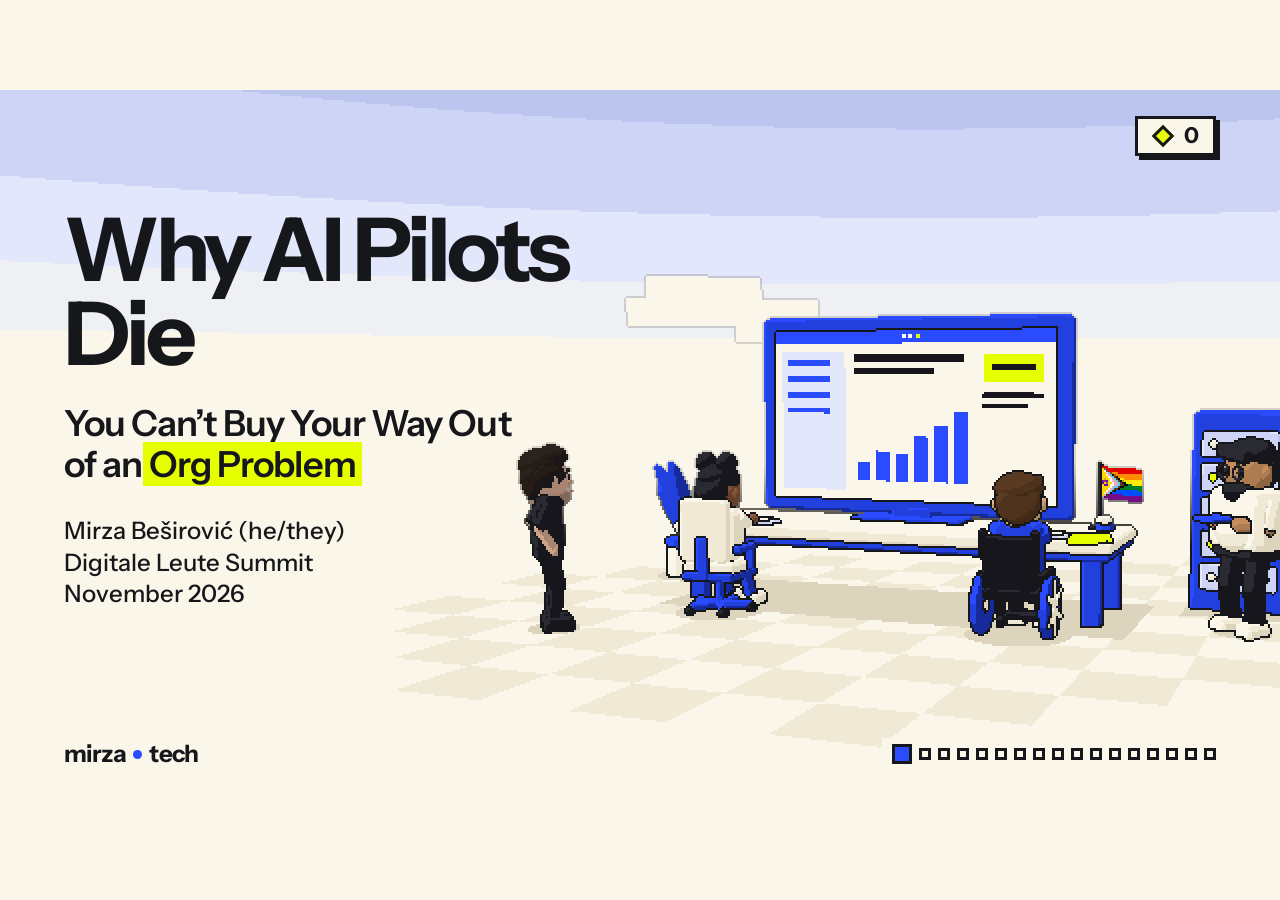
==== commit 2863571c: "Update unlisted talk deck Co-Authored-By: Claude Fable 5.2 <noreply@anthropic.com> Claude-Session: h" ====
--- a/dl-bd0dab8edd51/index.html
+++ b/dl-bd0dab8edd51/index.html
@@ -40,7 +40,7 @@
 #s-bio .eye{font-size:22px;font-weight:700;color:var(--muted);margin:0 0 10px}
 #s-bio h1{font-size:74px;margin:0 0 14px;white-space:nowrap}
 #s-bio .where{font-size:24px;font-weight:700;color:var(--blue);margin:0 0 24px}
-#s-bio h1 .pron{font-size:28px;font-weight:500;letter-spacing:0;margin-left:6px} /* the pronouns belong to the name: same line, in parentheses, small and regular, as on the title slide */
+#s-bio h1 .pron{font-size:28px;font-weight:500;letter-spacing:0;margin-left:6px;position:relative;top:-5px} /* the pronouns belong to the name: same line, in parentheses, small and regular, as on the title slide */
 #s-bio ul{list-style:none;margin:0 0 26px;padding:0}
 #s-bio li{font-size:38px;font-weight:700;letter-spacing:-.03em;line-height:1.5;display:flex;align-items:center;gap:20px}
 #s-bio li::before{content:"";width:14px;height:14px;border-radius:50%;background:var(--blue)}
@@ -309,10 +309,14 @@
 .card.build .cl{opacity:.3;transition:opacity .25s}
 .card.build .cl.lit{opacity:1}
 /* group labels: no stagger, a stem down to the group */
-#s-pilot{top:50px;width:1152px;display:flex;flex-wrap:wrap;column-gap:18px;align-items:stretch}
-#s-pilot h2{flex:0 0 100%}
-#s-pilot .tag{margin:-50px 0 0 -64px} /* v28: the labels of the three pairs are placed in stage coordinates, and this slide starts 64 px in and 50 px down */
-#s-pilot .card{flex:1 1 0;min-width:0;max-width:none;margin-right:0;font-size:27px;text-wrap:balance}
+/* v29: the three cards stack in the left column, so the demo stays the center of the picture; the notes are placed in stage coordinates, and this slide starts 64 px in and 50 px down */
+#s-pilot{top:50px;width:336px}
+#s-pilot h2{white-space:nowrap}
+#s-pilot .tag{margin:-50px 0 0 -64px}
+#s-pilot .card{max-width:none;margin:14px 0 0;font-size:25px;line-height:1.18;padding:12px 18px 13px;text-wrap:balance}
+.tag.stk span{font-size:22px;padding:6px 12px 7px;box-shadow:4px 4px 0 var(--ink);rotate:var(--tilt,0deg)}
+#carry{opacity:0;transition:opacity .12s}
+.chip-note{display:inline-block;vertical-align:middle;position:relative;top:-5px;margin-left:18px;background:var(--yellow);border:3px solid var(--ink);box-shadow:4px 4px 0 var(--ink);padding:5px 12px 6px;font-size:22px;line-height:1.1;letter-spacing:0;font-weight:700}
 .scene.addr h2{background:var(--paper);box-shadow:0 0 0 7px var(--paper)}
 .mark.on .mk{animation-delay:.05s}
 .mark b{font-size:24px}
@@ -407,11 +411,8 @@
 #m-date .opt.pt.show{animation:pop .34s cubic-bezier(.2,.9,.3,1.2) .12s both}
 
 /* ---------- v18: during the example the team stands together on the right, and their questions shrink to small labels around their heads ---------- */
-#s-work.dock .talk[data-who^="s"]{width:auto!important;min-height:0;font-size:20px;line-height:1.15;padding:7px 11px 8px;border-radius:14px;box-shadow:0 4px 0 var(--ink);white-space:nowrap;text-align:left}
-#s-work.dock .talk[data-who^="s"] .qq{display:none}
-#s-work.dock .talk[data-who^="s"] .ph{font-size:16.5px;padding:1px 6px;margin-bottom:3px}
-#s-work.dock .talk[data-who^="s"] b{display:block;margin:0}
-#s-work.mv .talk[data-who^="s"]{visibility:hidden}
+/* v29: the four questions keep their text; between the row and the example they are scaled down and glide into an arc around the group, attached to their people */
+#s-work .talk[data-who^="s"]{transform-origin:50% 100%}
 #s-work .talk[data-who="hero"]{min-height:0;font-size:24px;padding:12px 20px 13px}
 #s-work .talk[data-who="hero"] .pt+.pt{margin-top:7px;padding-top:7px}
 
@@ -435,15 +436,13 @@
 #s-how .flowv span{height:50px;font-size:26px}
 
 /* ---------- v20: three ways a pilot graduates ---------- */
-#s-both .ways{position:absolute;left:64px;top:104px;width:1152px;display:grid;grid-template-columns:repeat(3,1fr);gap:20px}
-#s-both .way{padding:14px 18px 16px}
-#s-both .way b{display:inline-flex;width:30px;height:30px;align-items:center;justify-content:center;background:var(--blue);color:var(--paper);font-size:20px;font-weight:700;margin-bottom:9px}
-#s-both .way h3{font-size:27px;line-height:1.1;letter-spacing:-.025em;font-weight:700;margin:0 0 6px}
-#s-both .way p{font-size:22px;line-height:1.18;font-weight:500;margin:0}
-/* v27: the conclusion spans all three cards as one bracket with a label */
-#s-both .allthree{position:absolute;left:64px;top:304px;width:1152px;height:34px;display:flex;justify-content:center;align-items:center}
-#s-both .allthree::before{content:"";position:absolute;left:0;right:0;top:0;height:18px;border:3px solid var(--ink);border-top:0;box-sizing:border-box}
-#s-both .allthree span{position:relative;background:var(--yellow);border:3px solid var(--ink);padding:2px 16px 3px;font-size:25px;font-weight:700;white-space:nowrap}
+#s-both .ways{position:absolute;left:64px;top:106px;width:1152px;display:grid;grid-template-columns:repeat(3,1fr);gap:20px}
+#s-both .way{padding:16px 20px 18px}
+#s-both .way h3{font-size:26px;line-height:1.1;letter-spacing:-.025em;font-weight:700;margin:0 0 7px;white-space:nowrap}
+#s-both .way p{font-size:22px;line-height:1.2;font-weight:500;margin:0;text-wrap:balance}
+/* v29: the conclusion is one yellow line under the three cards, with space above and below */
+#s-both .allthree{position:absolute;left:64px;top:254px;width:1152px;display:flex;justify-content:center}
+#s-both .allthree span{background:var(--yellow);border:3px solid var(--ink);box-shadow:4px 4px 0 var(--ink);padding:5px 18px 6px;font-size:24px;font-weight:700;white-space:nowrap}
 </style>
 </head>
 <body>
@@ -459,7 +458,7 @@
   <section class="slide" id="s-bio">
     <p class="eye st" style="--d:0">Your speaker</p>
     <h1 class="st" style="--d:1">Mirza Beširović <span class="pron">(he/they)</span></h1>
-    <p class="where st" style="--d:2">Berlin / Zurich</p>
+    <p class="where st" style="--d:2">Berlin</p>
     <ul>
       <li class="st" style="--d:3">AI Product Leader</li>
       <li class="st" style="--d:4">Mentor</li>
@@ -483,14 +482,14 @@
     <div class="pt card spell" data-i="2">Contact with real users breaks the spell</div>
     <div class="pt card" data-i="3">To scale it, you need<br>the rest of the company</div>
     <div class="pt card build" data-i="4">Someone has to <span class="cl" data-c="4">pay for it</span><span class="cl" data-c="5">, run it</span><span class="cl" data-c="6">, and make room for it</span></div>
-    <div class="tag span pt" data-i="4" data-span="finC:finD" data-stick="1" data-front="1"><span>Pay for it</span></div>
-    <div class="tag span pt" data-i="5" data-span="s2:s3" data-stick="1" data-front="1"><span>Run it</span></div>
-    <div class="tag span pt" data-i="6" data-span="plnH:plnF" data-stick="1" data-front="1"><span>Make room for it</span></div>
+    <div class="tag stk pt" data-i="4" data-at="n1" data-from="finC" data-k="0" style="--tilt:-3deg"><span>Pay for it</span></div>
+    <div class="tag stk pt" data-i="5" data-at="n2" data-from="s3" data-k="1" style="--tilt:2.5deg"><span>Run it</span></div>
+    <div class="tag stk pt" data-i="6" data-at="n3" data-from="estR" data-k="2" style="--tilt:-2deg"><span>Make room for it</span></div>
   </section>
 
   <!-- 4 -->
   <section class="screen" id="m-cost">
-    <h2 class="pt" data-i="1">Scaling changes the bill</h2>
+    <h2 class="pt" data-i="1">Scaling changes the bill<span class="chip-note">Pay for it</span></h2>
     <div class="costrow">
       <div class="pt" data-i="1"><div class="lab">Pilot</div><div class="num">$1,500</div><div class="unit">a month in API usage</div></div>
       <div class="pt" data-i="2"><div class="lab">Production</div><div class="num">$1 million+</div><div class="unit">a month in API usage</div></div>
@@ -632,12 +631,11 @@
   <section class="scene" id="s-both">
     <h2 class="pt" data-i="1">When it works, the company has to change too</h2>
     <div class="ways">
-      <div class="box way pt" data-i="1"><b>1</b><h3>The pilot team keeps it</h3><p>It grows into the team that runs and scales it</p></div>
-      <div class="box way pt" data-i="2"><b>2</b><h3>A product team takes it over</h3><p>A sponsor above both teams frees the capacity</p></div>
-      <div class="box way pt" data-i="3"><b>3</b><h3>It gets its own home</h3><p>A separate unit, as NotebookLM has in Google Labs</p></div>
-    </div>
-    <div class="tag pt" data-i="2" data-who="gS" data-stick="1"><span>Sponsor</span></div>
-    <div class="allthree pt" data-i="4"><span>In all three, someone senior changes the plan to make room</span></div>
+      <div class="box way pt" data-i="1"><h3>The pilot team keeps it</h3><p>It becomes a permanent team with its own budget</p></div>
+      <div class="box way pt" data-i="2"><h3>A product team takes over</h3><p>That team clears room on its roadmap</p></div>
+      <div class="box way pt" data-i="3"><h3>It gets its own home</h3><p>The company sets up a new team around it</p></div>
+    </div>
+    <div class="allthree pt" data-i="4"><span>All three need a sponsor who can change a budget, a roadmap, or the org chart</span></div>
   </section>
 
   <!-- 15 -->
@@ -670,6 +668,7 @@
     </ul>
   </section>
 
+  <div class="tag stk" id="carry" style="--tilt:-3deg"><span>Pay for it</span></div>
   <h2 id="runhead"></h2>
     <svg id="tails" viewBox="0 0 1280 720"></svg>
   <div class="chip" id="hud-gems"><i class="gem"></i><span id="gems">0</span></div>
@@ -677,6 +676,6 @@
   <div class="lock">mirza<i></i>tech</div>
 </main>
 <script src="vendor/three.r160.classic.js"></script>
-<script src="deck-claude-v28-engine.js?v=1"></script>
+<script src="deck-claude-v29-engine.js?v=1"></script>
 </body>
 </html>
